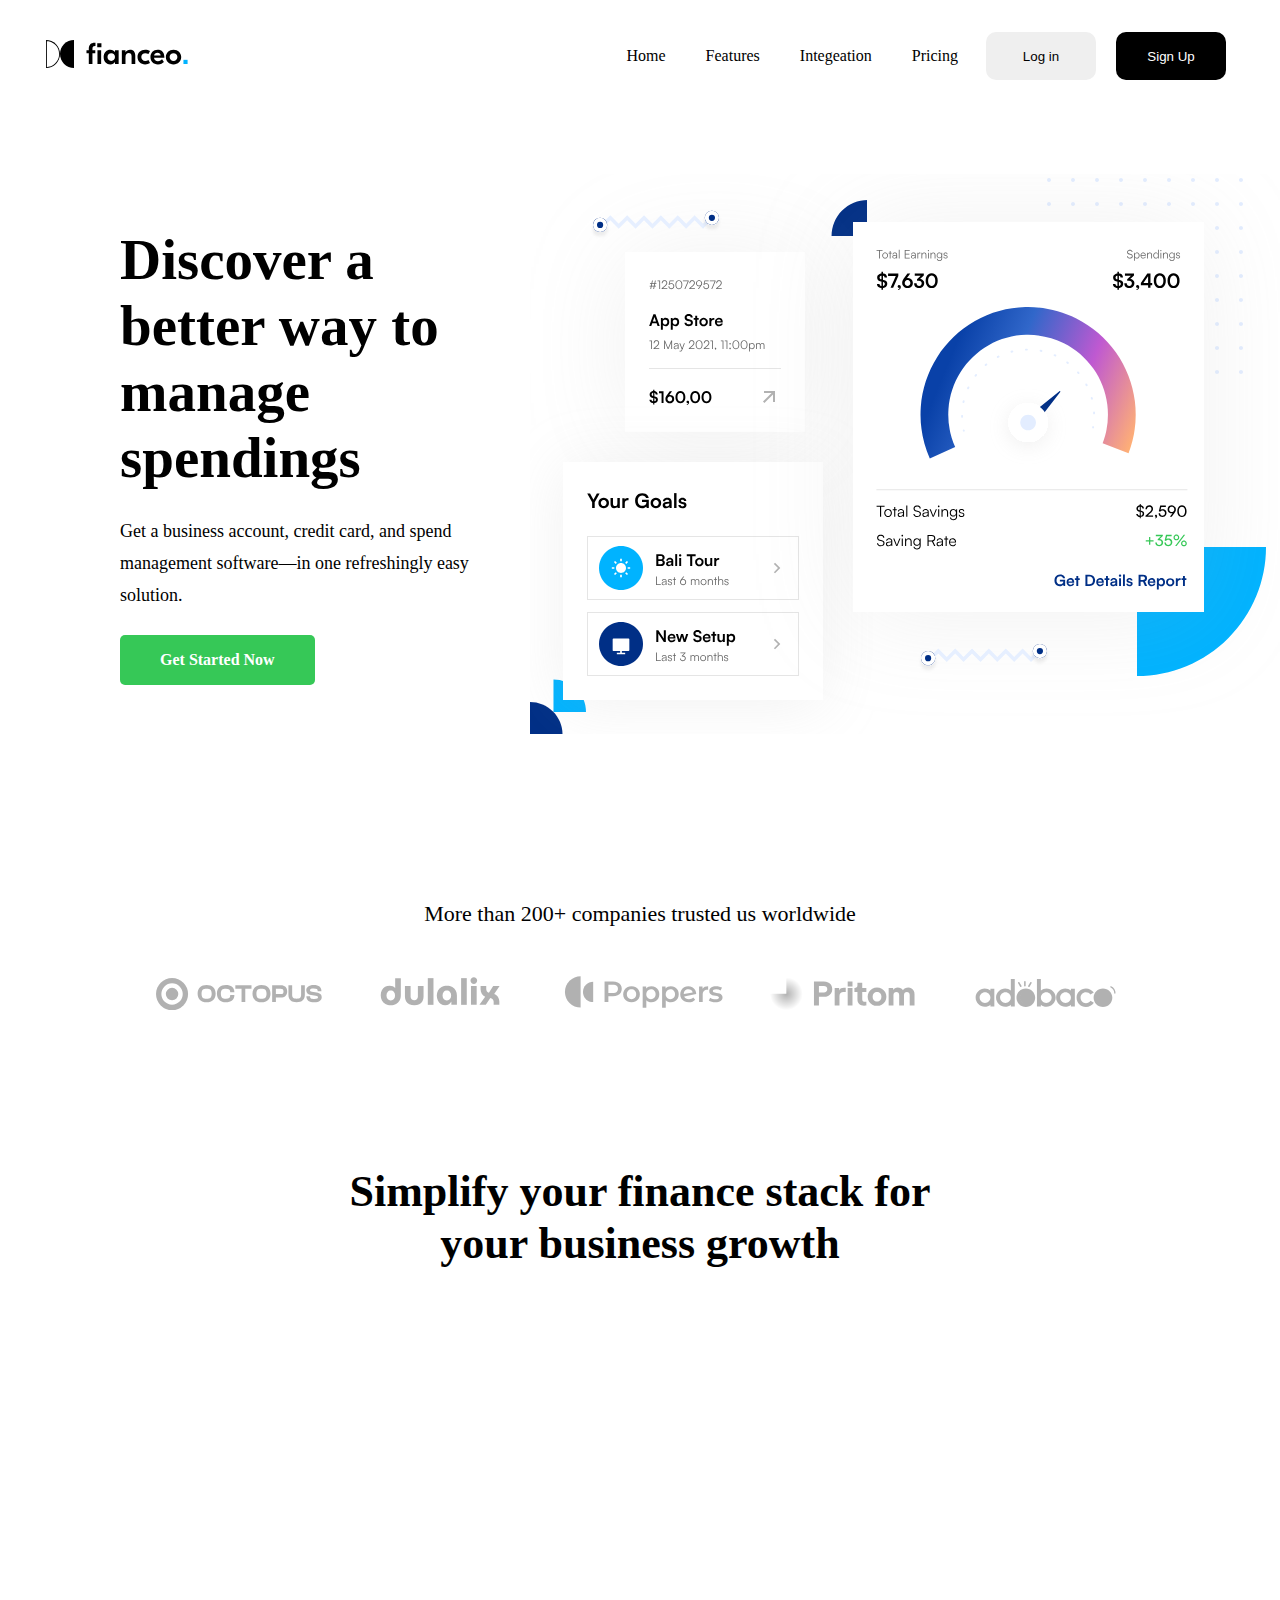
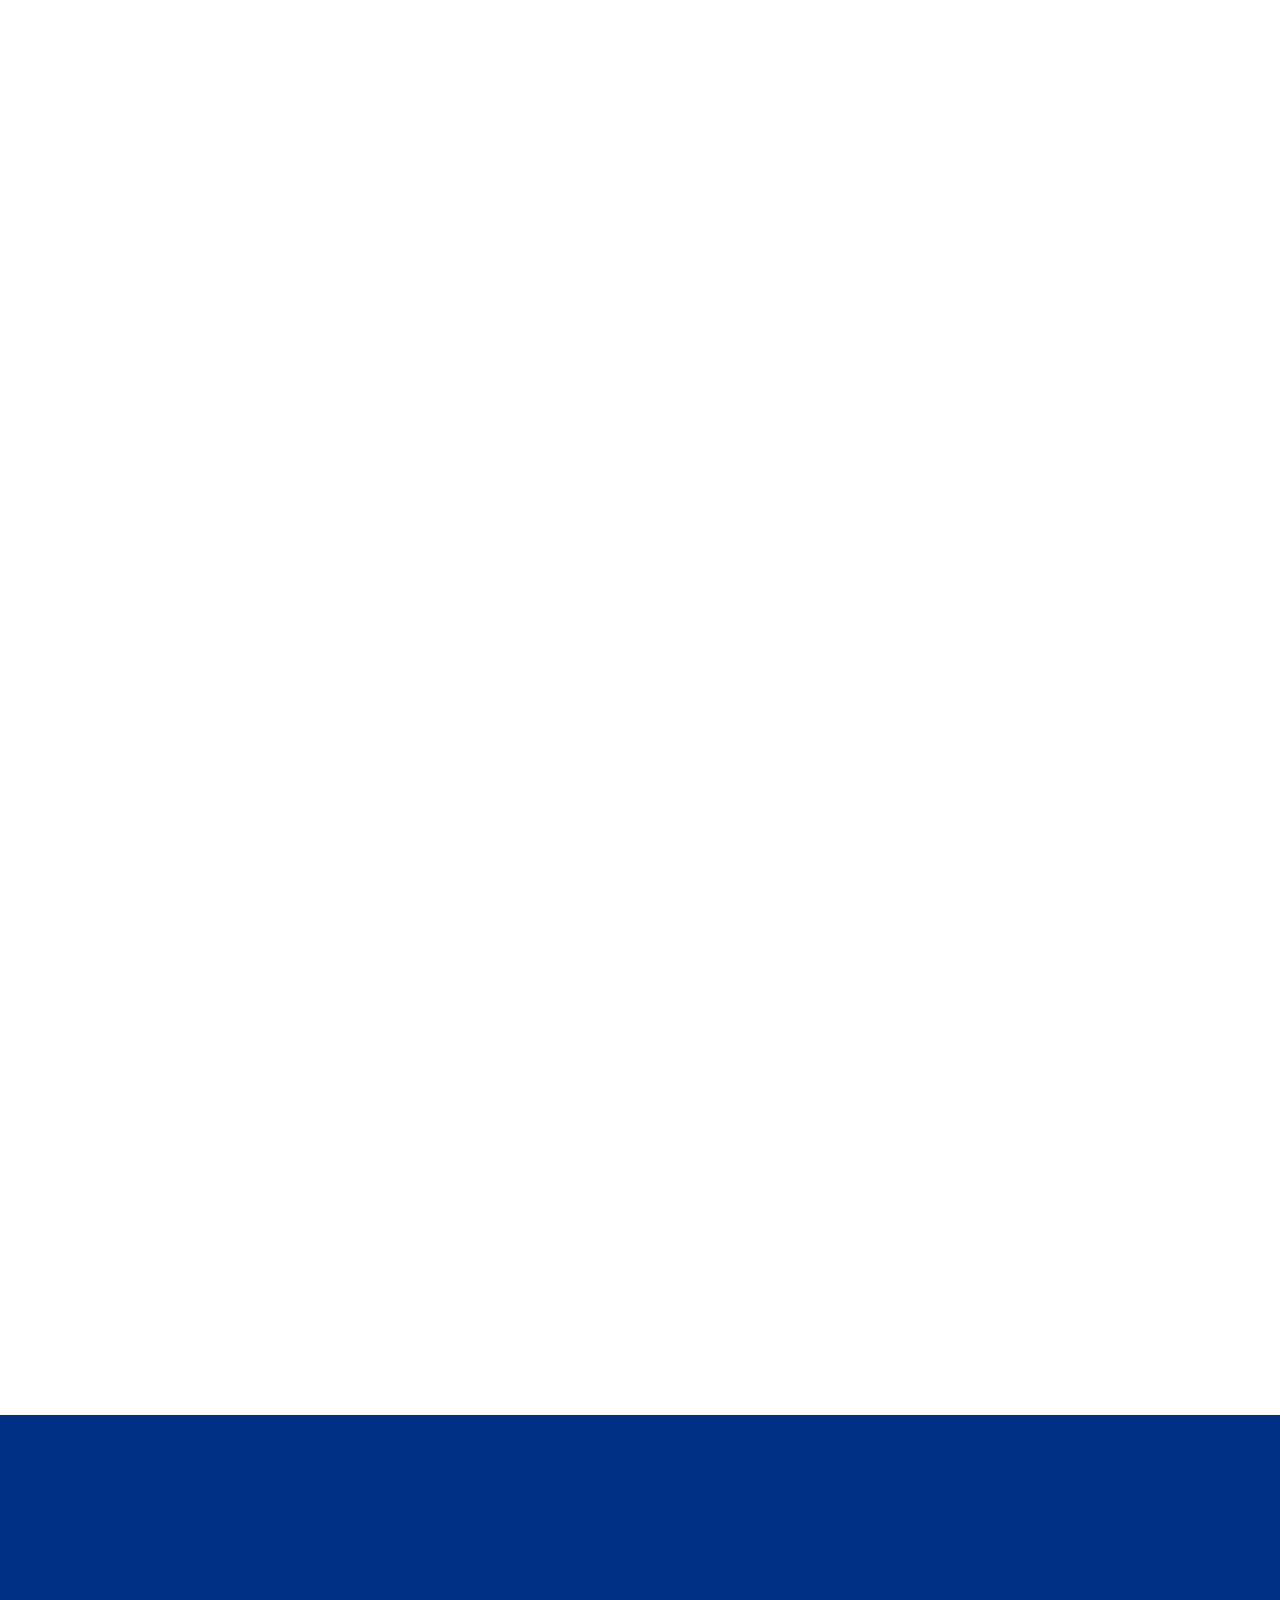
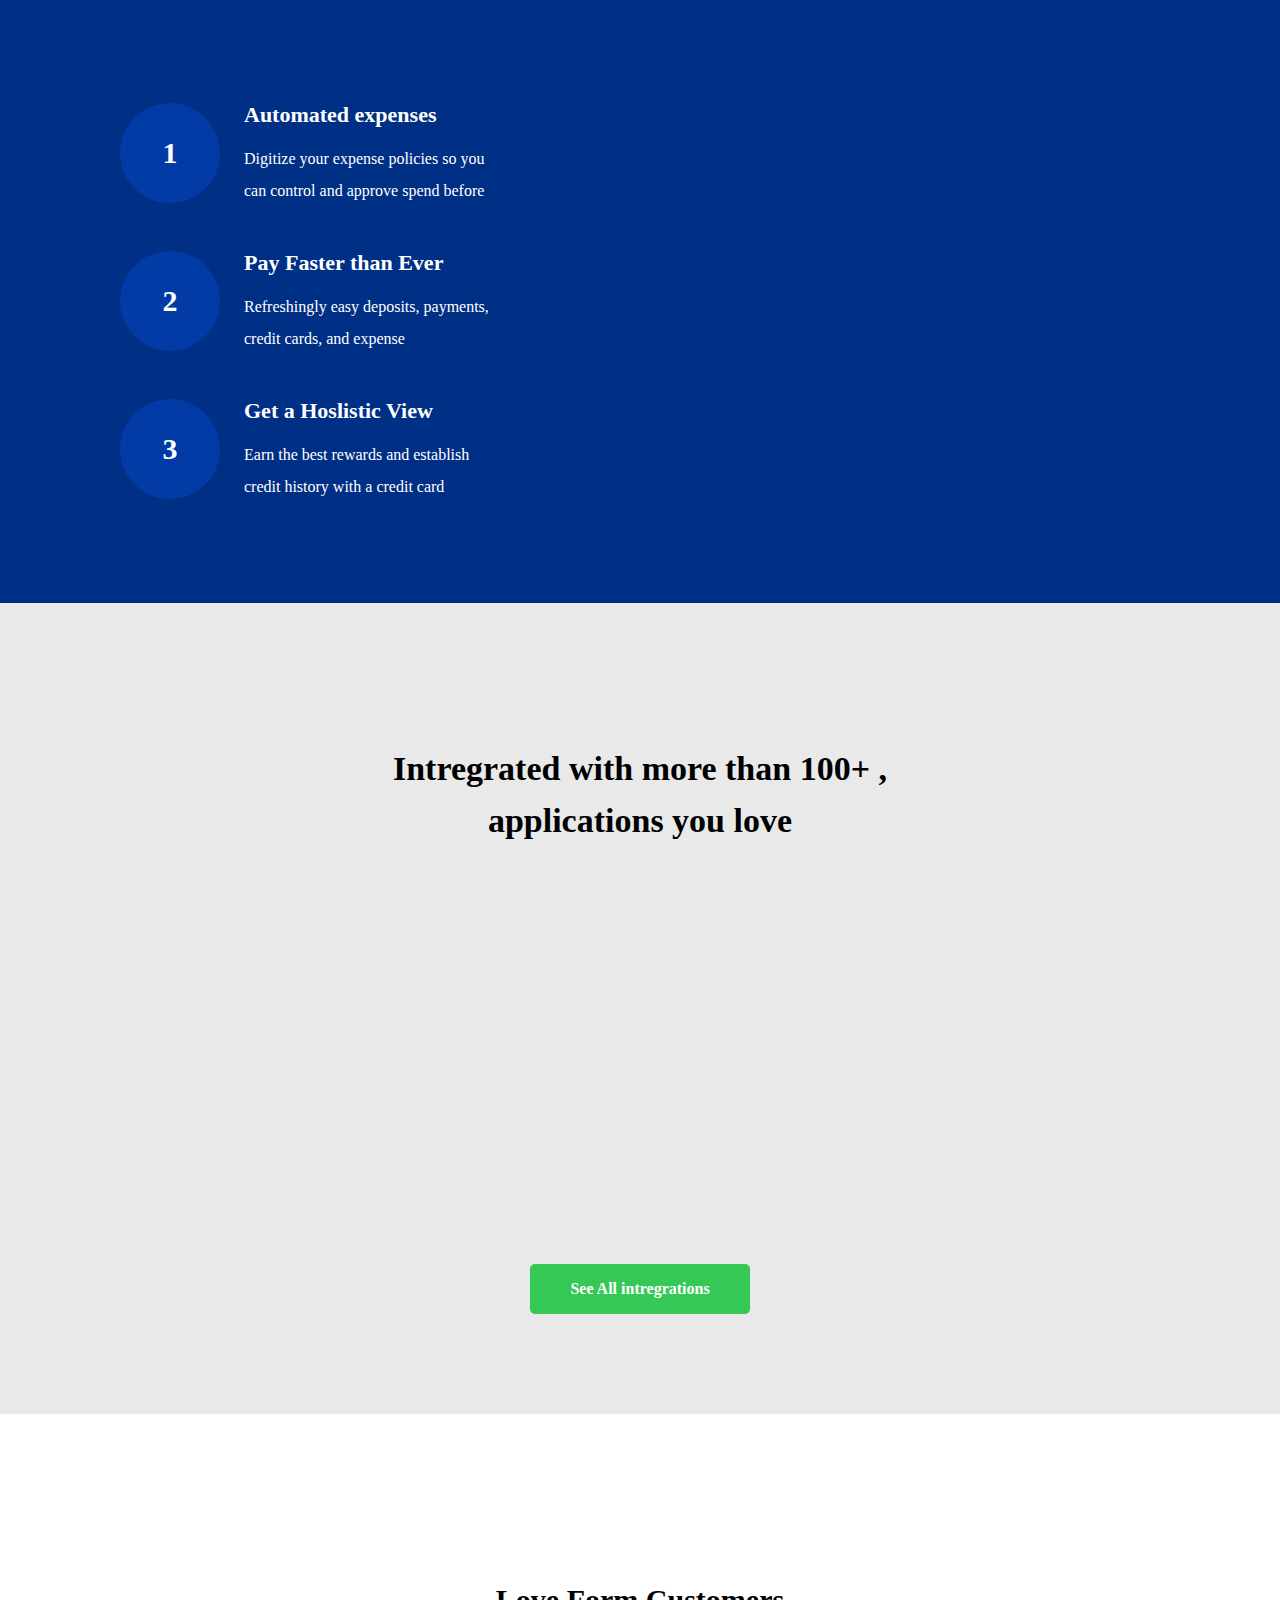
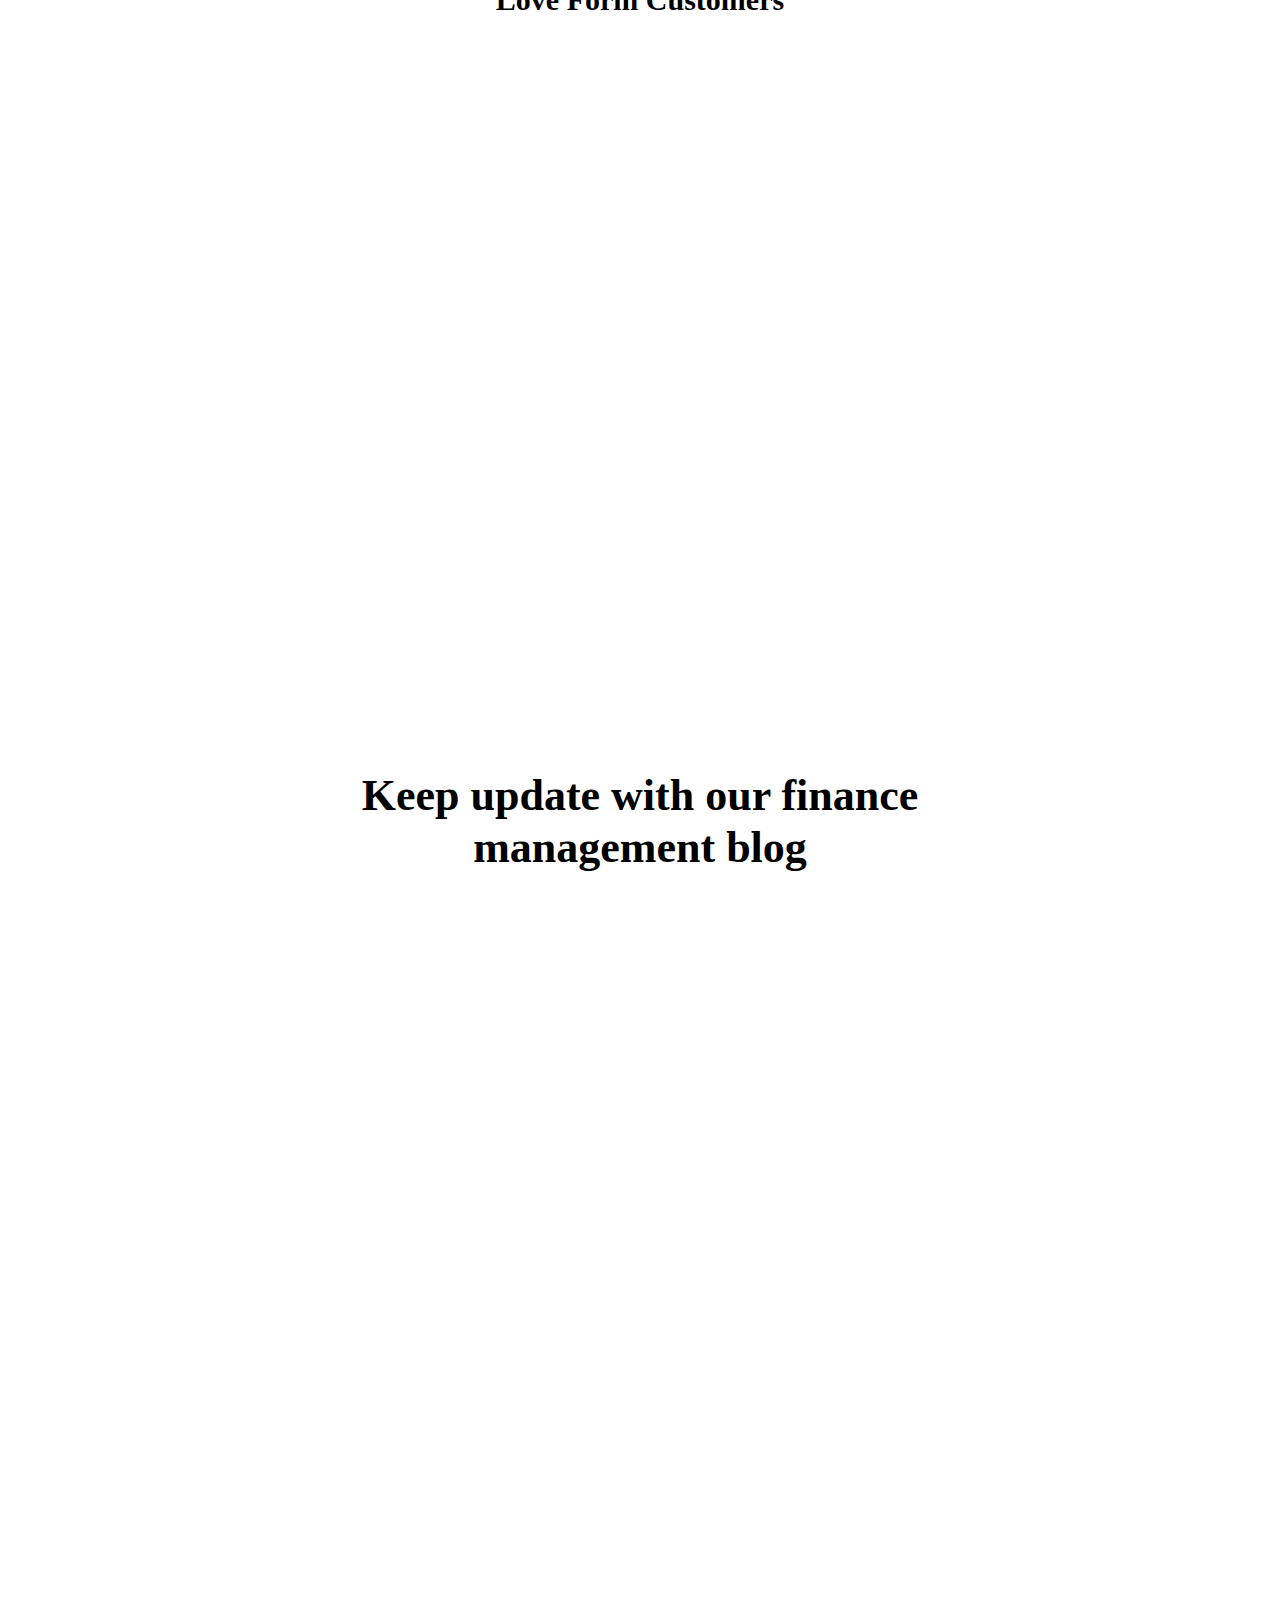
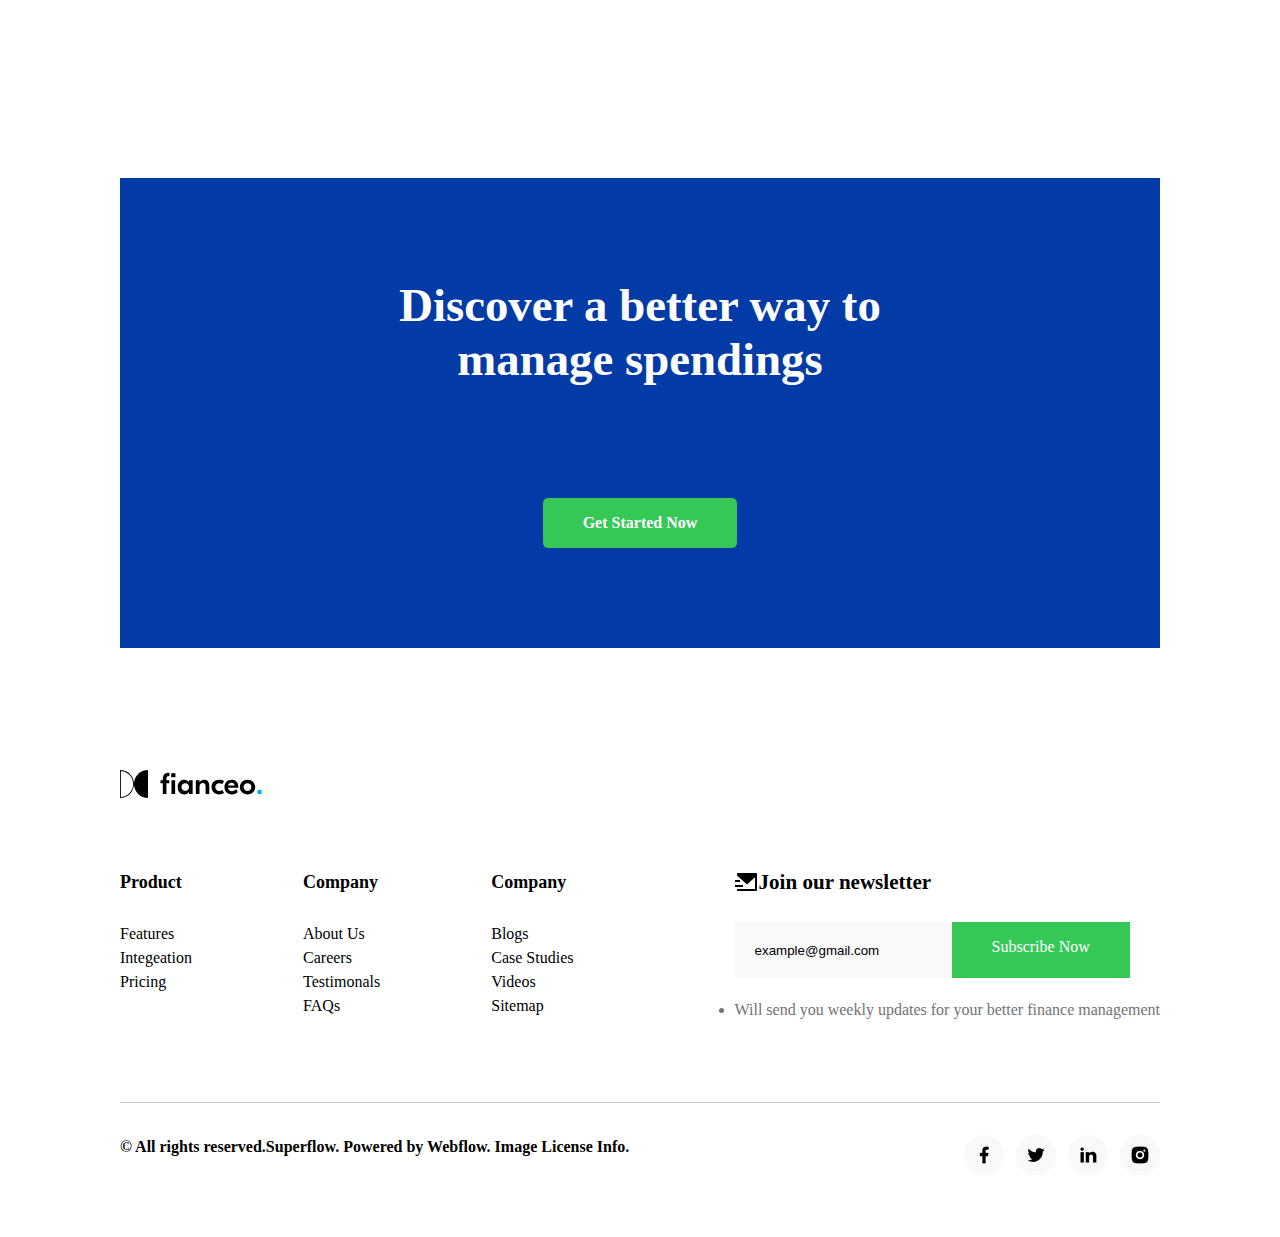
==== index.html @ 26b3cb96 "Full Page Add" ====
<!DOCTYPE html>
<html lang="en">
<head>
    <meta charset="UTF-8">
    <meta http-equiv="X-UA-Compatible" content="IE=edge">
    <meta name="viewport" content="width=device-width, initial-scale=1.0">
    <link rel="stylesheet" href="css/style.css">
    <link href="https://unpkg.com/aos@2.3.1/dist/aos.css" rel="stylesheet">
    <title>Fianceo</title>
</head>
<body>
    <header>
        <div class="logo">
            <img src="image/fianceo-logo.svg" alt="">
        </div>
        <div class="left-side">
            <menu>
                <ul>
                    <a href=""><li>Home</li></a>
                    <a href=""><li>Features</li></a>
                    <a href=""><li>Integeation</li></a>
                    <a href=""><li>Pricing</li></a>
                </ul>
            </menu>
            <div class="header-left-button">
                <button>Log in</button>
                <button>Sign Up</button>
            </div>
        </div>

        <!-- responsive icon -->
        <div class="responsive-icon">
            <img src="image/menu-icon.png" alt="" width="100%">
        </div>

    </header>
    <section class="deshboard">
        <div class="image" data-aos="fade-left" data-aos-duration="1000">
            <img src="image/deshboard-left-image.svg" alt="">
        </div>
        <!-- <div class="image" data-aos="fade-left" data-aos-duration="1000">
            <img src="image/horizontal-shape.svg" alt="" class="horizontal-shape">
            <img src="image/horizontal-shape.svg" alt="" class="horizontal-shape-2">
            <img src="image/app-store.svg" alt="" class="app-store">
            <img src="image/get-details-report.png" alt="" class="get-detils-report">
            <img src="image/your-goal.svg" alt="" class="your-goal">
            <img src="image/bottom-right-circle-one-part.png" alt="" class="bottom-right-circle-one-part">
        </div> -->
        <div class="left-content">
            <h1>Discover a better way to manage spendings</h1>
            <p>Get a business account, credit card, and spend management software—in one refreshingly easy solution.</p>
            <div class="button">
                <h3>Get Started Now</h3>
            </div>
        </div>
    </section>
    <section class="company-info">
        <h2>More than 200+ companies trusted us worldwide</h2>
        <div class="company-image">
            <img src="image/company-icon-1.svg" alt="">
            <img src="image/company-icon-2.svg" alt="">
            <img src="image/company-icon-3.svg" alt="">
            <img src="image/company-icon-4.svg" alt="">
            <img src="image/company-icon-5.svg" alt="">
        </div>
    </section>
    <section class="business-growth">
        <h1>Simplify your finance stack for <br> your business growth</h1>
        <div class="card-section">
            <div class="card" data-aos="fade-right"  data-aos-duration="1000">
                <div class="card-top">
                    <img src="image/business-growth-1.png" alt="">
                </div>
                <div class="card-bottom">
                    <h2>Automated expenses</h2>
                    <p>Pay invoices by forwarding a straight email, manage all your bills in one place, and never pay transaction fees.</p>
                </div>
            </div>
            <div class="card" data-aos="fade-up"  data-aos-duration="1000">
                <div class="card-top">
                    <img src="image/business-growth-2.png" alt="">
                </div>
                <div class="card-bottom">
                    <h2>Spending overview</h2>
                    <p>Digitize your expense policies so you can control and approve spend before it happens. Plus, Fianceo collects.</p>
                </div>
            </div>
            <div class="card" data-aos="fade-left"  data-aos-duration="1000">
                <div class="card-top">
                    <img src="image/business-growth-3.png" alt="">
                </div>
                <div class="card-bottom">
                    <h2>Track and pay invoices</h2>
                    <p>Create and send professional-looking invoices in seconds. Automated templates and schedules.</p>
                </div>
            </div>
        </div>
    </section>
    <section class="report-details">
        <div class="left-image" data-aos="fade-right" data-aos-duration="1000">
            <img src="image/report-details.svg" alt="">
        </div>
        <div class="content" data-aos="fade-left">
            <h2>Get detailed report about your spendings</h2>
            <p>Refreshingly easy deposits, payments, credit cards, and expense tracking—all in one.</p>
            <div class="short-details">
                <div class="single-details">
                    <img src="image/mark-icon.svg" alt="">
                    <h3>Get overview at a glance.</h3>
                </div>
                <div class="single-details">
                    <img src="image/mark-icon.svg" alt="">
                    <h3>Deposit funds easily, securely.</h3>
                </div>
                <div class="single-details">
                    <img src="image/mark-icon.svg" alt="">
                    <h3>Get live support.</h3>
                </div>
            </div>
        </div>
    </section>
    <section class="money-details">
        <div class="content" data-aos="fade-right">
            <h2>See where the company money goes in real-time</h2>
            <p>Earn the best rewards and establish credit history with a credit card that draws from your balance daily like a debit card.Want 10-20x higher limits than typical.
            <br>
            Zero Liability Protection from Mastercard protects users from fraud and more.</p>
        </div>
        <div class="left-image" data-aos="fade-left">
            <img src="image/money-details.svg" alt="">
        </div>
    </section>
    <section class="expenses">
        
        <div class="header-section" data-aos="fade-up-right">
            <h2 >Put expenses on easy mode and save tons of money</h2>
            <div class="button" data-aos="fade-up-left">
                <h3>Get Started Now</h3>
            </div>
        </div>
        <div class="content">
            <div class="left-point">
                <div class="single-point"> 
                    <div class="number-box">
                        <h1>1</h1>
                    </div>
                    <div class="point-info">
                        <h3>Automated expenses</h3>
                        <p>Digitize your expense policies so you can control and approve spend before</p>
                    </div>
                </div>
                <div class="single-point">
                    <div class="number-box">
                        <h1>2</h1>
                    </div>
                    <div class="point-info">
                        <h3>Pay Faster than Ever</h3>
                        <p>Refreshingly easy deposits, payments, credit cards, and expense </p>
                    </div>
                </div>
                <div class="single-point">
                    <div class="number-box">
                        <h1>3</h1>
                    </div>
                    <div class="point-info">
                        <h3>Get a Hoslistic View</h3>
                        <p>Earn the best rewards and establish credit history with a credit card</p>
                    </div>
                </div>
            </div>
            <div class="right-image" data-aos="flip-left">
                <img src="image/expenses-image.png" alt="">
            </div>
        </div>
    </section>
    <section class="application">
        <h1>Intregrated with more than 100+ ,<br> applications you love</h1>
        <div class="application-card">
            <div class="card" data-aos="zoom-in-up" data-aos-duration="1000">
                <img src="image/app-1.svg" alt="">
                <h2>Slack</h2>
            </div>
            <div class="card" data-aos="zoom-in-up" data-aos-duration="1000">
                <img src="image/app-2.svg" alt="">
                <h2>Dropbox</h2>
            </div>
            <div class="card" data-aos="zoom-in-up" data-aos-duration="1000">
                <img src="image/app-3.svg" alt="">
                <h2>Zappier</h2>
            </div>
            <div class="card" data-aos="zoom-in-up" data-aos-duration="1000">
                <img src="image/app-4.svg" alt="">
                <h2>Mailchamp</h2>
            </div>
            <div class="card" data-aos="zoom-in-up" data-aos-duration="1000">
                <img src="image/app-5.svg" alt="">
                <h2>Kickstarted</h2>
            </div>
            <div class="card" data-aos="zoom-in-up" data-aos-duration="1000">
                <img src="image/app-6.svg" alt="">
                <h2>Hubspot</h2>
            </div>
            <div class="card" data-aos="zoom-in-up" data-aos-duration="1000">
                <img src="image/app-7.svg" alt="">
                <h2>Intercom</h2>
            </div>
            <div class="card" data-aos="zoom-in-up" data-aos-duration="1000">
                <img src="image/app-8.svg" alt="" height="63px">
                <h2>Salesforce</h2>
            </div>
            <div class="card" data-aos="zoom-in-up" data-aos-duration="1000">
                <img src="image/app-9.svg" alt="">
                <h2>Amazon Cloud</h2>
            </div>
            <div class="card" data-aos="zoom-in-up" data-aos-duration="1000">
                <img src="image/app-10.svg" alt="">
                <h2>Shopify</h2>
            </div>
        </div>
        <div class="button">
            <h3>See All intregrations</h3>
        </div>
    </section>
    <section class="customers-review">
        <h3>Love Form Customers</h3>
        <div class="body">
            <div class="image" data-aos="fade-up" data-aos-duration="1000">
                <img src="image/customer.png" alt="">
            </div>
            <div class="details" data-aos="fade-down" data-aos-duration="1000">
                <div class="rating">
                    <img src="image/rating.png" alt="">
                </div>
                <div class="message">
                    <h1>“Choosing it was a no-brainer. It’s easy to set up and the support experience is unparalleled. Highly recommended ”</h1>
                </div>
                <div class="bottom-box">
                    <div class="customer-info">
                        <h3>
                            <b>Zuben Mathews, </b> <br>CEO  & Co-founder</h3>
                    </div>
                    <div class="company-logo">
                        <img src="image/company-icon-5.svg" alt="">
                    </div>
                </div>
            </div>
        </div>
    </section>
    <section class="blog">
        <h1>Keep update with our finance <br> management blog</h1>
        <div class="blog-section">
            <div class="full-blog" data-aos="fade-right">
                <div class="image">
                    <img src="image/blog-1.png" alt="">
                </div>
                <div class="blog-info">
                    <div class="blog-title">
                        <h1>Do better than a business bank and manage finance like a pro</h1>
                    </div>
                    <div class="read-more-button">
                        <h4>READ MORE</h4>
                        <img src="image/right-arrow.png" alt="">
                    </div>
                </div>
            </div>
            <div class="short-blog">
                <div class="single-blog" data-aos="fade-left" data-aos-duration="700">
                    <div class="blog-info">
                        <div class="blog-title">
                            <h1>Banks impose heavy fees for transacting abroad.</h1>
                        </div>
                        <div class="read-more-button">
                            <h4>READ MORE</h4>
                            <img src="image/right-arrow.png" alt="">
                        </div>
                    </div>
                </div>
                <div class="single-blog" data-aos="fade-left" data-aos-duration="900">
                    <div class="blog-info">
                        <div class="blog-title">
                            <h1>Choose to invest some or all of your account balance </h1>
                        </div>
                        <div class="read-more-button">
                            <h4>READ MORE</h4>
                            <img src="image/right-arrow.png" alt="">
                        </div>
                    </div>
                </div>
                <div class="single-blog" data-aos="fade-left" data-aos-duration="1100">
                    <div class="blog-info">
                        <div class="blog-title">
                            <h1>Get a credit card that helps build business credit </h1>
                        </div>
                        <div class="read-more-button">
                            <h4>READ MORE</h4>
                            <img src="image/right-arrow.png" alt="">
                        </div>
                    </div>
                </div>
            </div>
        </div>
    </section>
    <section class="discover">
        <img src="image/grid-shape.svg" alt="" class="grid-shape" data-aos="fade-up-right" data-aos-duration="1000">
        <img src="image/horizontal-shape.svg" alt="" class="horizontal-shape" data-aos="fade-left" data-aos-duration="1000">
        <img src="image/vertical-shape.svg" alt="" class="vertical-shape" data-aos="fade-up-left" data-aos-duration="1000">
        <img src="image/bottom-right-circle-tow-part.svg" alt="" class="bottom-right-circle-tow-part" data-aos="fade-up-left" data-aos-duration="1000">
        <div class="heading">
            <h3>Discover a better way to manage spendings</h3>
        </div>
        <div class="button">
            <h3>Get Started Now</h3>
        </div>
    </section>
    <footer>
        <img src="image/fianceo-logo.svg" alt="">
        <div class="footer-section">
            <div class="product">
                <h3>Product</h3>
                <ul>
                    <li>Features</li>
                    <li>Integeation</li>
                    <li>Pricing</li>
                </ul>
            </div>
            <div class="company">
                <h3>Company</h3>
                <ul>
                    <li>About Us</li>
                    <li>Careers</li>
                    <li>Testimonals</li>
                    <li>FAQs</li>
                </ul>
            </div>
            <div class="resources">
                <h3>Company</h3>
                <ul>
                    <li>Blogs</li>
                    <li>Case Studies</li>
                    <li>Videos</li>
                    <li>Sitemap</li>
                </ul>
            </div>
            <div class="subscribe-box">
                <div class="heading">
                    <img src="image/email.svg" alt="">
                    <h3>Join our newsletter</h3>
                </div>
                <div class="mail-box">
                    <input type="text" value="example@gmail.com" placeholder="Enter your email">
                    <button>Subscribe Now</button>
                </div>
                <div class="info">
                    <li>
                        Will send you weekly updates for your better finance management
                    </li>
                </div>
            </div>
        </div>
        <div class="bottom">
            <h4>© All rights reserved.Superflow. Powered by Webflow. Image License Info.</h4>
            <img src="image/social-icon.png" alt="">
        </div>
    </footer>
    <script src="https://unpkg.com/aos@2.3.1/dist/aos.js"></script>
    <script>
        AOS.init();
      </script>
    <script>
        icon = document.querySelector('.responsive-icon');
        menu = document.querySelector('.left-side');
        icon.addEventListener("click",()=>{
            menu.classList.toggle("active");
        })
        
    </script>
</body>
</html>
---- css/style.css ----
*{
    margin: 0;
    padding: 0;
    box-sizing: border-box;
    transition: 0.6s;
}
body{
    overflow-x: hidden;
}
header{
    display: flex;
    justify-content: space-between;
    align-items: center;
    padding: 0 46px;
    position: relative;
    position: sticky;
    top: 0;
    background-color: white;
    z-index: 50;
}
header .logo{

}
header .left-side{
    display: flex;
    justify-content: space-between;
    align-items: center;
}
header menu ul{
    display: flex;
    list-style: none;
}
header menu ul a{
    text-decoration: none;
    margin: 0 20px;
    color: black;
    font-family: 'Excon Variable';
    font-style: normal;
    font-weight: 400;
    font-size: 16px;
    line-height: 24px;
}
header .header-left-button button{
    margin: 32px 8px;
    width: 110px;
    height: 48px;
    border-radius: 10px;
    border: 0;
    cursor: pointer;

}
header .header-left-button button:nth-child(2){
    background-color: black;
    color: white;
}
header .header-left-button button:nth-child(2):hover{
    background-color: rgb(53, 53, 53);
    color: white;
}
header .header-left-button button:nth-child(1):hover{
    background-color: rgb(53, 53, 53);
    color: white;
}
header .responsive-icon{
    display: none;
    width: 30px;
}
.deshboard{
    display: flex;
    align-items: center;
    margin: 62px 0px;
}
.deshboard .left-content{
    width: 520px;
    margin-left: 120px;
    order: 1;
}
.deshboard .left-content h1{
    font-family: 'Excon';
    font-weight: bold;
    font-size: 57px;
    line-height: 66px;
}
.deshboard .left-content p{
    margin: 24px 0px;
    font-family: 'Excon Variable';
    font-style: normal;
    font-weight: 400;
    font-size: 18px;
    line-height: 32px;
}
.deshboard .left-content .button{
    display: flex;
}
.deshboard .left-content .button h3{
    font-family: "excon variable";
    padding: 16px 40px;
    background-color: #36C857;
    display: flex;
    color: white;
    font-size: 16px;
    border-radius: 5px;
    cursor: pointer;
}
.deshboard .left-content .button h3:hover{
    background-color: #479759;
}
.deshboard .image{
    order: 2;
    position: relative;
}
.deshboard .image .horizontal-shape{
    position: absolute;
    top: 36px;
    left: 63px;
}
.deshboard .image .horizontal-shape-2{
    position: absolute;
    top: 0;
    left: 0;
}
.deshboard .image .app-store{
    position: absolute;
    top: 78px;
    left: 95px;
}
.deshboard .image .get-detils-report{
    position: absolute;
    top: 48px;
    left: 323px;
}
.deshboard .image .your-goal{
    position: absolute;
    top: 0;
    left: 0;
}
.deshboard .image .bottom-right-circle-one-part{
    position: absolute;
    top: 0;
    left: 0;
}
.company-info{
    margin-top: 160px;
}
.company-info h2{
    font-family: 'Excon';
    font-style: normal;
    font-weight: 400;
    font-size: 22px;
    line-height: 32px;
    text-align: center;
}
.company-info .company-image{
    display: flex;
    justify-content: center;
    margin-top: 32px;
}
.business-growth{
    margin-top: 140px;
}
.business-growth h1{
    font-family: 'Excon';
    font-style: normal;
    font-weight: 700;
    font-size: 44px;
    line-height: 52px;
    text-align: center;
}
.business-growth .card-section{
    display: flex;
    justify-content: space-between;
    padding: 0px 80px;
    margin-top: 72px;
}
.business-growth .card-section .card{
    width: 372px;
    margin: 20px;
}
.business-growth .card-section .card:hover{
    transform: scale(1.1);
}
.business-growth .card-section .card .card-top{
    background-color: #EAE8E8;
    padding: 25px 30px;
    height: 200px;
    display: flex;
    justify-content: center;
    align-items: center;
}
.business-growth .card-section .card .card-top img{
    width: 100%;
}
.business-growth .card-section .card .card-bottom h2{
    margin-top: 40px;
    font-family: 'Excon';
    font-style: normal;
    font-weight: 700;
    font-size: 22px;
    line-height: 36px;
}
.business-growth .card-section .card .card-bottom p{
    font-family: 'Excon';
    font-style: normal;
    font-weight: 100;
    font-size: 18px;
    text-align: justify;
    margin-top: 16px;
}
.report-details{
    display: flex;
    margin-top: 160px;
    align-items: center;
}
.report-details .left-image{
    margin-left: 80px;
}
.report-details .content{
    margin-right: 120px;
    margin-left: 100px;
}
.report-details .content h2{
    font-family: 'Excon';
    font-style: normal;
    font-weight: 700;
    font-size: 40px;
    line-height: 52px;
}
.report-details .content p{
    font-family: 'Excon Variable';
    font-style: normal;
    font-weight: 400;
    font-size: 18px;
    line-height: 32px;
    margin-top: 25px;
}
.report-details .content .short-details .single-details{
    display: flex;
    align-items: center;
    margin-top: 12px;
    font-family: 'Excon Variable';
    font-weight: 500;
    font-size: 18px;
    line-height: 32px;
}
.report-details .content .short-details .single-details img{
    margin-right: 13px;
}
.money-details{
    display: flex;
    align-items: center;
    margin-top: 150px;
}
.money-details .content{
    margin-right: 120px;
    margin-left: 100px;
}
.money-details .content h2{
    font-family: 'Excon';
    font-style: normal;
    font-weight: 700;
    font-size: 44px;
    line-height: 52px;
}
.money-details .content p{
    font-family: 'Excon Variable';
    font-style: normal;
    font-weight: 400;
    font-size: 18px;
    line-height: 32px;
    margin-top: 25px;
}
.expenses{
    background-color: #002F86;
}
.expenses .header-section{
    display: flex;
    justify-content: space-between;
    align-items: center;
    padding: 0px 120px;
    padding-top: 160px;
}
.expenses .header-section h2{
    font-family: 'Excon';
    font-style: normal;
    font-weight: 700;
    font-size: 36px;
    color: white;
    margin-right: 277px;
}
.expenses .header-section .button{
    display: flex;
}
.expenses .header-section .button h3{
    font-family: 'Excon Variable';
    padding: 16px 40px;
    background-color: #36C857;
    display: flex;
    color: white;
    font-size: 16px;
    border-radius: 5px;
    width: 222px;
    cursor: pointer;
}
.expenses .header-section .button h3:hover{
    background-color: #479759;
}
.expenses .content{
    display: flex;
    justify-content: space-between;
    align-items: center;
    padding: 0 120px;
    padding-bottom: 100px;
}
.expenses .content .left-point .single-point{
    display: flex;
    align-items: center;
    margin-top: 40px;
}
.expenses .content .left-point .single-point .number-box h1{
    height: 100px;
    width: 100px;
    background-color: #023BA5;
    border-radius: 50%;
    display: flex;
    justify-content: center;
    align-items: center;
    color: white;
    font-family: 'Excon Variable';
    font-style: normal;
    font-weight: 700;
    font-size: 30px;
    line-height: 52px;
    margin-right: 24px;
}
.expenses .content .left-point .single-point .point-info{
    color: white;
}
.expenses .content .left-point .single-point .point-info h3{
    font-family: 'Excon';
    font-style: normal;
    font-weight: 700;
    font-size: 22px;
    line-height: 32px;
}
.expenses .content .left-point .single-point .point-info p{
    font-family: 'Excon Variable';
    font-style: normal;
    font-weight: 400;
    font-size: 16px;
    line-height: 32px;
    margin-top: 12px;
}
.expenses .content .right-image{
    margin-left: 100px;
}
.expenses .content .right-image img{
    width: 555px;
}
.application{
    background-color: #e9e9e9;
}
.application h1{
    font-family: 'Excon';
    font-style: normal;
    font-weight: 700;
    font-size: 34px;
    line-height: 52px;
    text-align: center;
    padding-top: 140px;
    margin-bottom: 65px;
}
.application .application-card{
    display: grid;
    grid: auto/auto auto auto auto auto;
    align-items: center;
    justify-items: center;
}
.application .application-card .card{
    background-color: white;
    width: 200px;
    padding: 15px 0;
    margin-top: 15px;
    cursor: pointer;
}
.application .application-card .card:hover{
    transform: scale(1.1);
}
.application .application-card .card img{
    margin-left: 50%;
    transform: translateX(-50%);
}
.application .application-card .card h2{
    text-align: center;
}
.application .button{
    display: flex;
}
.application .button h3{
    font-family: 'Excon Variable';
    padding: 16px 40px;
    background-color: #36C857;
    display: flex;
    color: white;
    font-size: 16px;
    border-radius: 5px;
    margin: 72px auto;
    cursor: pointer;
    margin-bottom: 100px;
}
.application .button h3:hover{
    background-color: #479759;
}
.customers-review h3{
    font-family: 'Excon';
    font-weight: 700;
    font-size: 30px;
    line-height: 52px;
    text-align: center;
    margin-top: 160px;
}
.customers-review .body{
    margin-top: 100px;
    margin-left: 180px;
    display: flex;
    justify-content: space-between;
    align-items: center;
}
.customers-review .body .image img{
    width: 400px;
    height: 480px;
}
.customers-review .body .details{
    margin-left: 140px;
    margin-right: 180px;
    font-family: 'Excon';
    font-style: normal;
    font-weight: 700;
    font-size: 18px;
}
.customers-review .body .bottom-box{
    display: flex;
    justify-content: space-between;
    margin-top: 50px;
}
.customers-review .body .bottom-box .customer-info h3{
    justify-content: space-between;
    font-family: 'Excon';
    font-style: normal;
    font-weight: 500;
    font-size: 18px;
    line-height: 32px;
    margin: 0;
}
.customers-review .body .bottom-box .customer-info h3 b{
    font-size: 20px;
}
.blog{

}
.blog > h1{
    font-family: 'Excon';
    font-style: normal;
    font-weight: 700;
    font-size: 44px;
    line-height: 52px;
    margin-top: 160px;
    text-align: center;
}
.blog .blog-section{
    margin-left: 120px;
    display: flex;
    margin-top: 72px;
}
.blog .blog-section .full-blog{
    padding: 32px;
    width: 650px;
    box-shadow: 10px 10px 110px 24px rgba(207,207,207,0.75);
    -webkit-box-shadow: 10px 10px 110px 24px rgba(207,207,207,0.75);
    -moz-box-shadow: 10px 10px 110px 24px rgba(207,207,207,0.75);
}
.blog .blog-section .full-blog .blog-info{
    margin-top: 32px;
}
.blog .blog-section .full-blog .blog-info h1{
    font-family: 'Excon';
    font-style: normal;
    font-weight: 700;
    font-size: 32px;
    line-height: 40px;
}
.blog .blog-section .full-blog .image img{
    width: 100%;
}
.blog .blog-section .full-blog .blog-info .read-more-button{
    color: #36C857;
    display: flex;
    align-items: center;
    margin-top: 32px;
    font-family: 'Excon Variable';
    cursor: pointer;
}
.blog .blog-section .full-blog .blog-info .read-more-button img{
    margin-left: 16px;
}
.blog .blog-section .short-blog{
    margin-left: 32px;
}
.blog .blog-section .short-blog .single-blog{
    width: 480px;
    padding: 32px 35px;
    margin-bottom: 32px;
    background-color: white;
    box-shadow: 10px 10px 110px 24px rgba(207,207,207,0.75);
    -webkit-box-shadow: 10px 10px 110px 24px rgba(207,207,207,0.75);
    -moz-box-shadow: 10px 10px 110px 24px rgba(207,207,207,0.75);
}
.blog .blog-section .short-blog .single-blog h1{
    font-family: 'Excon';
    font-style: normal;
    font-weight: 700;
    font-size: 26px;
    line-height: 36px;
}
.blog .blog-section .short-blog .single-blog .read-more-button{
    font-family: 'Excon Variable';
    font-style: normal;
    font-weight: 700;
    font-size: 16px;
    line-height: 24px;
    display: flex;
    align-items: center;
    color: #36C857;
    margin-top: 32px;
    cursor: pointer;
}
.blog .blog-section .short-blog .single-blog .read-more-button img{
    margin-left: 12px;
}
.discover{
    background-color: #023BA5;
    margin: 160px 120px;
    margin-bottom: 120px;
    position: relative;
}
.discover .horizontal-shape{
    position: absolute;
    top: 10%;
    right: 10%;
}
.discover .vertical-shape{
    position: absolute;
    top: 70%;
    left: 10%;
}
.discover .grid-shape{
    position: absolute;
    top: 15%;
    left: 20%;
}
.discover .bottom-right-circle-tow-part{
    position: absolute;
    bottom: 10%;
    right: 20%;
}
.discover .heading{
    font-family: 'Excon';
    font-style: normal;
    font-weight: 700;
    font-size: 40px;
    color: white;
    padding: 100px 226px;
    padding-bottom: 40px;
    text-align: center;
}
.discover .button{
    display: flex;
}
.discover .button h3{
    font-family: 'Excon Variable';
    padding: 16px 40px;
    background-color: #36C857;
    display: flex;
    color: white;
    font-size: 16px;
    border-radius: 5px;
    cursor: pointer;
    margin: 72px auto;
    margin-bottom: 100px;
    z-index: 1;
}
.discover .button h3:hover{
    background-color: #479759;
}
footer{
    padding: 0px 120px;
}
footer img{
    margin-bottom: 62px;
}
footer .footer-section{
    display: flex;
    justify-content: space-between;
}
footer .footer-section > div{
    margin-right: 100px;
}
footer .footer-section > div > h3{
    margin-bottom: 24px;
    font-family: 'Excon';
    font-style: normal;
    font-weight: 700;
    font-size: 18px;
    line-height: 32px;
}
footer .footer-section > div ul{
    list-style: none;
    font-family: 'Excon Variable';
    font-style: normal;
    font-weight: 400;
    font-size: 16px;
    line-height: 24px;
}
footer .footer-section > div ul li{
    font-family: 'Excon Variable';
    font-style: normal;
    font-weight: 400;
    font-size: 16px;
    line-height: 24px;
}
footer .footer-section > div:nth-child(3){
    margin-right: 150px;
}
footer .footer-section .subscribe-box .heading{
    display: flex;
    align-items: center;
    font-family: 'Excon';
    font-style: normal;
    font-weight: 700;
    font-size: 18px;
    line-height: 32px;
}
footer .footer-section .subscribe-box .heading img{
    margin-bottom: 0px;
}
footer .footer-section .subscribe-box .mail-box{
    display: flex;
    align-items: center;
    margin-top: 24px;
}
footer .footer-section .subscribe-box .mail-box input{
    height: 56px;
    background-color: #F9F9F9;
    outline: 0px;
    border: 0px;
    padding: 16px 20px;
}
footer .footer-section .subscribe-box .mail-box button{
    font-family: 'Excon Variable';
    padding: 16px 40px;
    background-color: #36C857;
    display: flex;
    color: white;
    font-size: 16px;
    height: 56px;
    border: 0;
}
footer .footer-section .subscribe-box{
    margin: 0px;
}
footer .footer-section .subscribe-box .info{
    color: #737373;
    font-family: 'Excon Variable';
    font-style: normal;
    font-weight: 100;
    font-size: 16px;
    line-height: 24px;
    margin-top: 20px;
}
footer .bottom{
    display: flex;
    justify-content: space-between;
    font-family: 'Excon Variable';
    font-style: normal;
    font-weight: 400;
    font-size: 16px;
    line-height: 24px;
    border-top: 1px solid rgb(199, 199, 199);
    padding-top: 32px;
    margin-top: 80px;
}
/* Medium devices (landscape tablets, 768px and up) */
@media only screen and (max-width: 992px) {
    header{
        padding: 0px 15px;
    }
    header menu ul a{
        margin: 0 10px;
    }
    header .header-left-button button{
        width: 100px;
        height: 40px;
    }
    .deshboard{
        margin: 20px;
    }
    .deshboard .left-content{
        margin-left: 50px;
        margin-top: 10px;
    }
    .deshboard .left-content h1{
        font-size: 35px;
        line-height: 40px;
    }
    .deshboard img{
        width: 100%;
    }
    .company-info .company-image{
        display: block;
        text-align: center;
    }
    .business-growth{
        margin-top: 80px;
    }
    .business-growth > h1{
        font-size: 35px;
    }
    .business-growth .card-section{
        margin-top: 20px;
        padding: 0px 10px;
    }
    .business-growth .card-section .card-top{
        height: auto !important;
    }
    .business-growth .card-section .card-bottom h2{
        font-size: 18px !important;
    }
    .business-growth .card-section .card-bottom p{
        font-size: 14px !important;
    }
    .report-details{
        margin-top: 50px;
    }
    .report-details .content{
        margin-left: 35px;
    }
    .report-details .content h2{
        font-size: 35px;
    }
    .report-details .left-image{
        margin-left: 35px;
    }
    .report-details .left-image img{
        width: 100%;
    }
    .report-details .content{
        margin-right: 35px;
    }
    .money-details{
        display: block;
    }
    .money-details .content{
        margin-left: 35px;
        margin-right: 35px;
    }
    .money-details .content h2{
        font-size: 35px;
    }
    .money-details .left-image{
        margin-left: 35px;
    }
    .money-details .left-image img{
        width: 100%;
    }
    .expenses .header-section{
        padding: 0px 35px;
        padding-top: 70px;
    }
    .expenses .header-section h2{
        font-size: 35px;
        margin-right: 30px;
    }
    .expenses .content{
        display: block;
        padding-left: 35px;
    }
    .expenses .right-image{
        margin-top: 30px;
    }
    .application h1{
        padding-top: 35px;
    }
    .application .card{
        width: 100% !important;
    }
    .customers-review .body{
        margin-top: 35px;
        margin-left: 35px;
    }
    .customers-review .body .image img{
        width: 225px !important;
        height: 100% !important;
    }
    .customers-review .body .details{
        margin-left: 30px;
        margin-right: 35px;
    }
    .blog h1{
        font-size: 35px;
        margin-top: 50px;
    }
    .blog .blog-section{
        display: block;
        margin: 0;
    }
    .blog .blog-section .full-blog{
        margin: 0 35px;
        width: auto;
    }
    .blog .blog-section .short-blog{
        margin: 0;
    }
    .blog .blog-section .short-blog .single-blog{
        width: auto !important;
        margin: 40px 35px;
    }
    .discover{
        margin: 20px 0px;
        padding-top: 30px;
    }
    /* .discover .horizontal-shape{
        display: none;
        position: absolute;
        top: 50px;
        left: 950px;
    }
    .discover .vertical-shape{
        display: none;
        position: absolute;
        top: 300px;
        left: 80px;
    }
    .discover .grid-shape{
        display: none;
        position: absolute;
        top: 50px;
        left: 150px;
    }
    .discover .bottom-right-circle-tow-part{
        display: none;
        position: absolute;
        bottom: 50px;
        right: 150px;
    } */
    .discover .heading{
        padding: 0;
    }
    .discover .heading h3{
        font-size: 35px;
        padding: 0 40px;
    }
    footer{
        flex-wrap: wrap;
    }
    footer .footer-section{
        flex-wrap: wrap;
    }
    footer .footer-section .subscribe-box {
        margin-top: 35px;
    }
}
@media only screen and (max-width: 768px) {
    header{
        padding: 15px 15px;
    }
    header .left-side{
        z-index: 1;
        display: block;
        background-color: white;
        position: absolute;
        width: 100%;
        top: 66px;
        height: 0;
        overflow: hidden;
    }
    header .left-side.active{
        height: 380px;
    }
    header menu {
        margin: 0 10px;
        z-index: 1;
        width: 90%;
        padding: 0 20px;
    }
    header menu ul{
        display: block;
    }
    header menu ul li{
        height: 40px;
        line-height: 40px;
    }
    header .header-left-button{
        z-index: 1;
        width: 100%;
    }
    header .header-left-button button{
        width: 100px;
        height: 40px;
    }
    header .responsive-icon{
        display: block;
    }
    .deshboard{
        display: block;
        margin: 20px;
    }
    .deshboard .left-content{
        margin-left: 0;
        margin-top: 10px;
        width: 100%;
    }
    .deshboard .left-content h1{
        font-size: 30px;
        line-height: 40px;
    }
    .deshboard img{
        width: 100%;
    }
    .company-info .company-image{
        display: block;
        text-align: center;
    }
    .business-growth{
        margin-top: 80px;
    }
    .business-growth > h1{
        font-size: 30px;
    }
    .business-growth .card-section{
        display: block;
        padding: 0px 10px;
    }
    .business-growth .card-section .card{
        margin: 30px auto;
    }
    .business-growth .card-section .card-top{
        height: auto !important;
    }
    .business-growth .card-section .card-bottom h2{
        font-size: 18px !important;
    }
    .business-growth .card-section .card-bottom p{
        font-size: 14px !important;
    }
    .report-details{
        display: block;
        margin-top: 50px;
    }
    .report-details .content{
        margin-left: 35px;
    }
    .report-details .content h2{
        font-size: 25px;
        line-height: 100%;
    }
    .report-details .left-image{
        margin: 0;
        padding: 0 35px;
    }
    .money-details{
        display: block;
    }
    .money-details .content{
        margin-left: 35px;
    }
    .money-details .content h2{
        font-size: 30px;
    }
    .money-details .left-image{
        margin-left: 35px;
        margin: 35px 35px;
    }
    .expenses .header-section{
        padding: 0px 35px;
        padding-top: 70px;
        display: block;
    }
    .expenses .header-section h2{
        font-size: 30px;
        margin-right: 0;
    }
    .expenses .content{
        display: block;
        padding: 0 35px;
    }
    .expenses .right-image{
        padding: 30px 0 !important;
    }
    .expenses .right-image img{
        width: 100% !important;
    }
    .application h1{
        padding-top: 30px;
    }
    .application .application-card{
        display: grid;
        grid: auto/auto auto  ;
        align-items: center;
        justify-items: center;
    }
    .application .card{
        width: 100% !important;
    }
    .customers-review .body{
        margin-top: 35px;
        margin-left: 35px;
        display: block;
    }
    .customers-review .body .image{
        display: flex;
        justify-content: center;
    }
    .customers-review .body .image img{
        width: 225px !important;
        height: 100% !important;
        margin: 0 auto;
    }
    .customers-review .body .details{
        margin-left: 0;
        margin-right: 35px;
        margin-top: 30px;
        text-align: center;
    }
    .customers-review .body .details h1{
        font-size: 20px;
    }
    .blog h1{
        font-size: 30px;
        margin-top: 50px;
    }
    .blog .blog-section{
        display: block;
        margin: 0;
        margin-top: 30px;
    }
    .blog .blog-section .full-blog{
        margin: 0 35px;
        width: auto;
    }
    .blog .blog-section .short-blog{
        margin: 0;
    }
    .blog .blog-section .short-blog .single-blog{
        width: auto !important;
        margin: 40px 35px;
    }
    .discover{
        margin: 20px 0px;
        padding-top: 30px;
    }
    /* .discover .horizontal-shape{
        display: none;
        position: absolute;
        top: 50px;
        left: 950px;
    }
    .discover .vertical-shape{
        display: none;
        position: absolute;
        top: 300px;
        left: 80px;
    }
    .discover .grid-shape{
        display: none;
        position: absolute;
        top: 50px;
        left: 150px;
    }
    .discover .bottom-right-circle-tow-part{
        display: none;
        position: absolute;
        bottom: 50px;
        right: 150px;
    } */
    .discover .heading{
        padding: 0;
    }
    .discover .heading h3{
        font-size: 35px;
        padding: 0 40px;
    }
    footer{
        flex-wrap: wrap;
        padding: 0 30px;
    }
    footer .footer-section{
        flex-wrap: wrap;
    }
    footer .footer-section .subscribe-box {
        margin-top: 35px;
    }
}
/* @media only screen and (max-width: 768px) {
    header{
        padding: 0px 15px;
    }
    header menu ul a{
        margin: 0 10px;
    }
    header .header-left-button button{
        width: 100px;
        height: 40px;
    }
    .deshboard{
        display: block;
        margin: 20px;
    }
    .deshboard .left-content{
        margin-left: 50px;
        margin-top: 10px;
    }
    .deshboard .left-content h1{
        font-size: 35px;
        line-height: 40px;
    }
    .deshboard img{
        width: 100%;
    }
    .company-info .company-image{
        display: block;
        text-align: center;
    }
    .business-growth{
        margin-top: 80px;
    }
    .business-growth > h1{
        font-size: 35px;
    }
    .business-growth .card-section{
        margin-top: 20px;
        padding: 0px 10px;
    }
    .business-growth .card-section .card-top{
        height: auto !important;
    }
    .business-growth .card-section .card-bottom h2{
        font-size: 18px !important;
    }
    .business-growth .card-section .card-bottom p{
        font-size: 14px !important;
    }
    .report-details{
        display: block;
        margin-top: 50px;
    }
    .report-details .content{
        margin-left: 35px;
    }
    .report-details .content h2{
        font-size: 35px;
    }
    .money-details{
        display: block;
    }
    .money-details .content{
        margin-left: 35px;
    }
    .money-details .content h2{
        font-size: 35px;
    }
    .money-details .left-image{
        margin-left: 35px;
    }
    .expenses .header-section{
        padding: 0px 35px;
        padding-top: 70px;
    }
    .expenses .header-section h2{
        font-size: 35px;
        margin-right: 30px;
    }
    .expenses .content{
        display: block;
        padding-left: 35px;
    }
    .expenses .right-image{
        margin-top: 30px;
    }
    .application h1{
        padding-top: 35px;
    }
    .application .card{
        width: 100% !important;
    }
    .customers-review .body{
        margin-top: 35px;
        margin-left: 35px;
    }
    .customers-review .body .image img{
        width: 225px !important;
        height: 100% !important;
    }
    .customers-review .body .details{
        margin-left: 30px;
        margin-right: 35px;
    }
    .blog h1{
        font-size: 35px;
        margin-top: 50px;
    }
    .blog .blog-section{
        display: block;
        margin: 0;
    }
    .blog .blog-section .full-blog{
        margin: 0 35px;
        width: auto;
    }
    .blog .blog-section .short-blog{
        margin: 0;
    }
    .blog .blog-section .short-blog .single-blog{
        width: auto !important;
        margin: 40px 35px;
    }
    .discover{
        margin: 20px 0px;
        padding-top: 30px;
    }
    .discover .heading{
        padding: 0;
    }
    .discover .heading h3{
        font-size: 35px;
        padding: 0 40px;
    }
    footer{
        flex-wrap: wrap;
    }
    footer .footer-section{
        flex-wrap: wrap;
    }
    footer .footer-section .subscribe-box {
        margin-top: 35px;
    }
} */
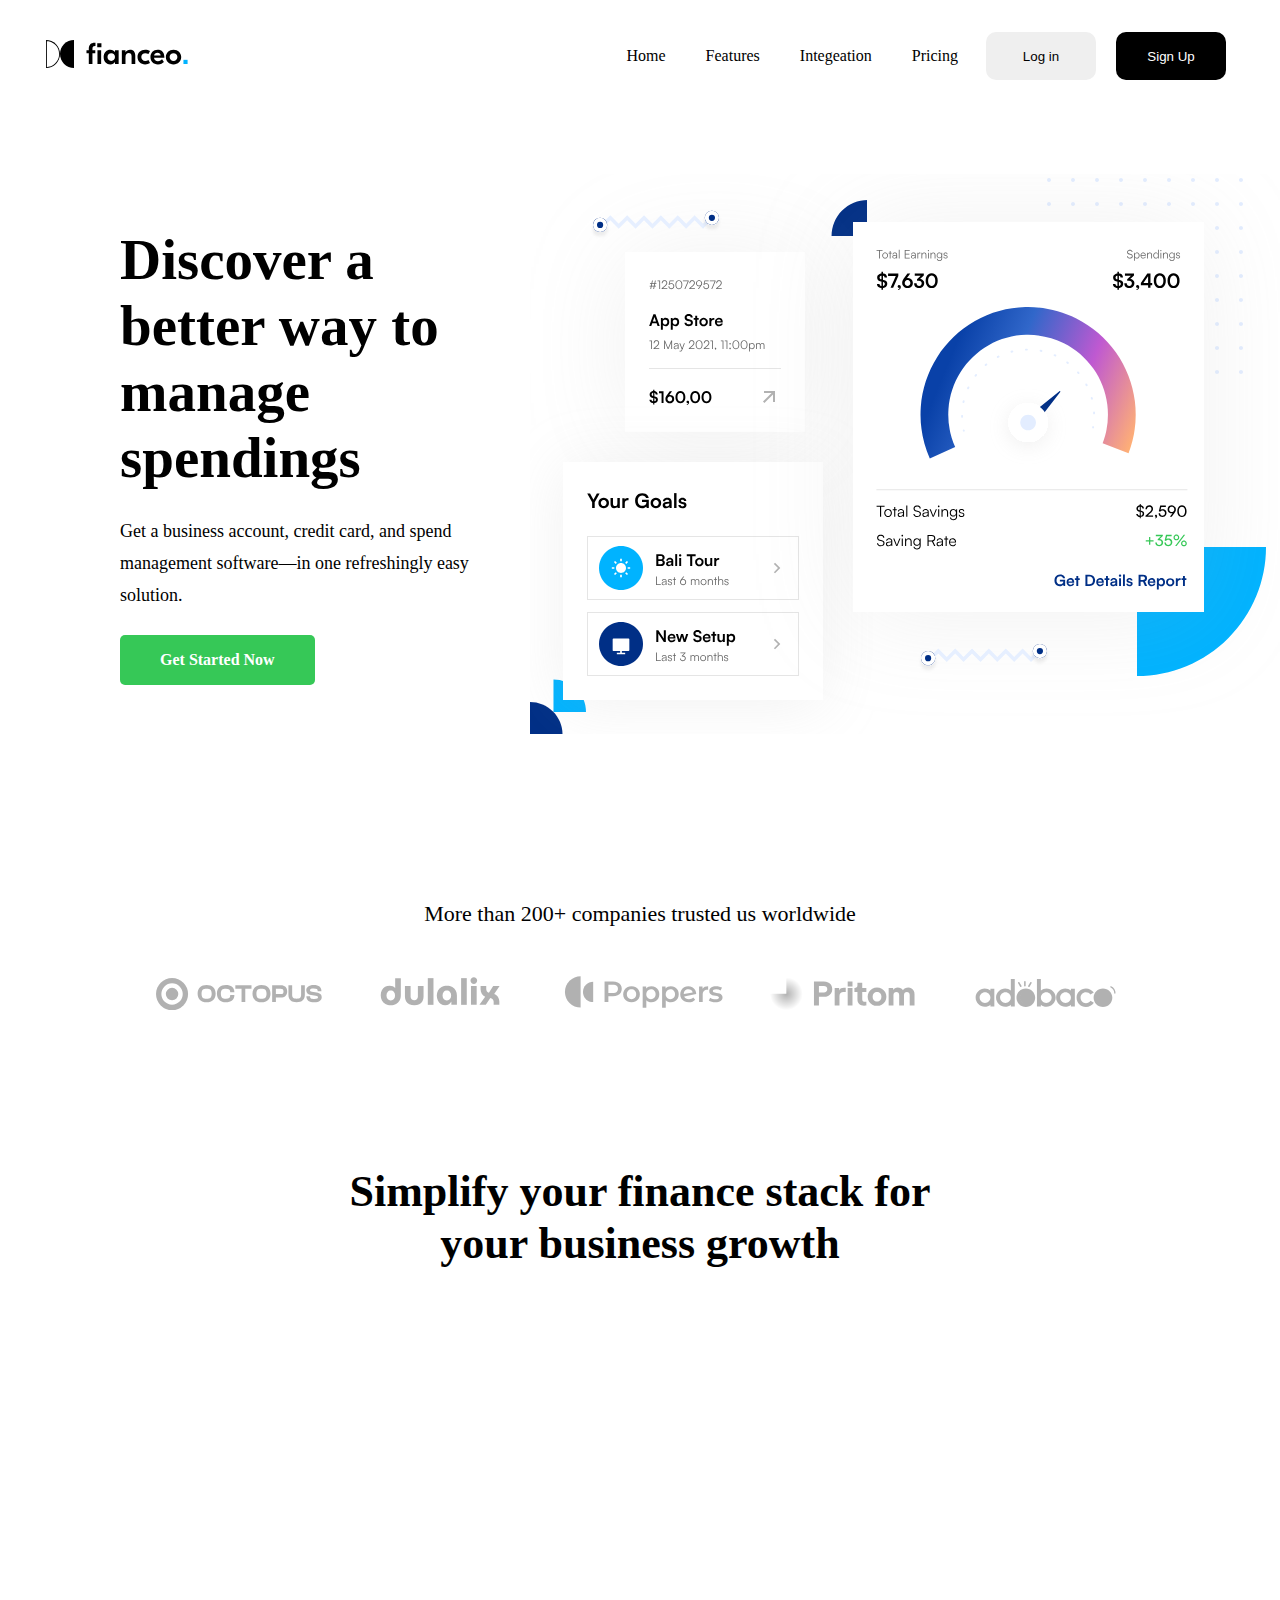
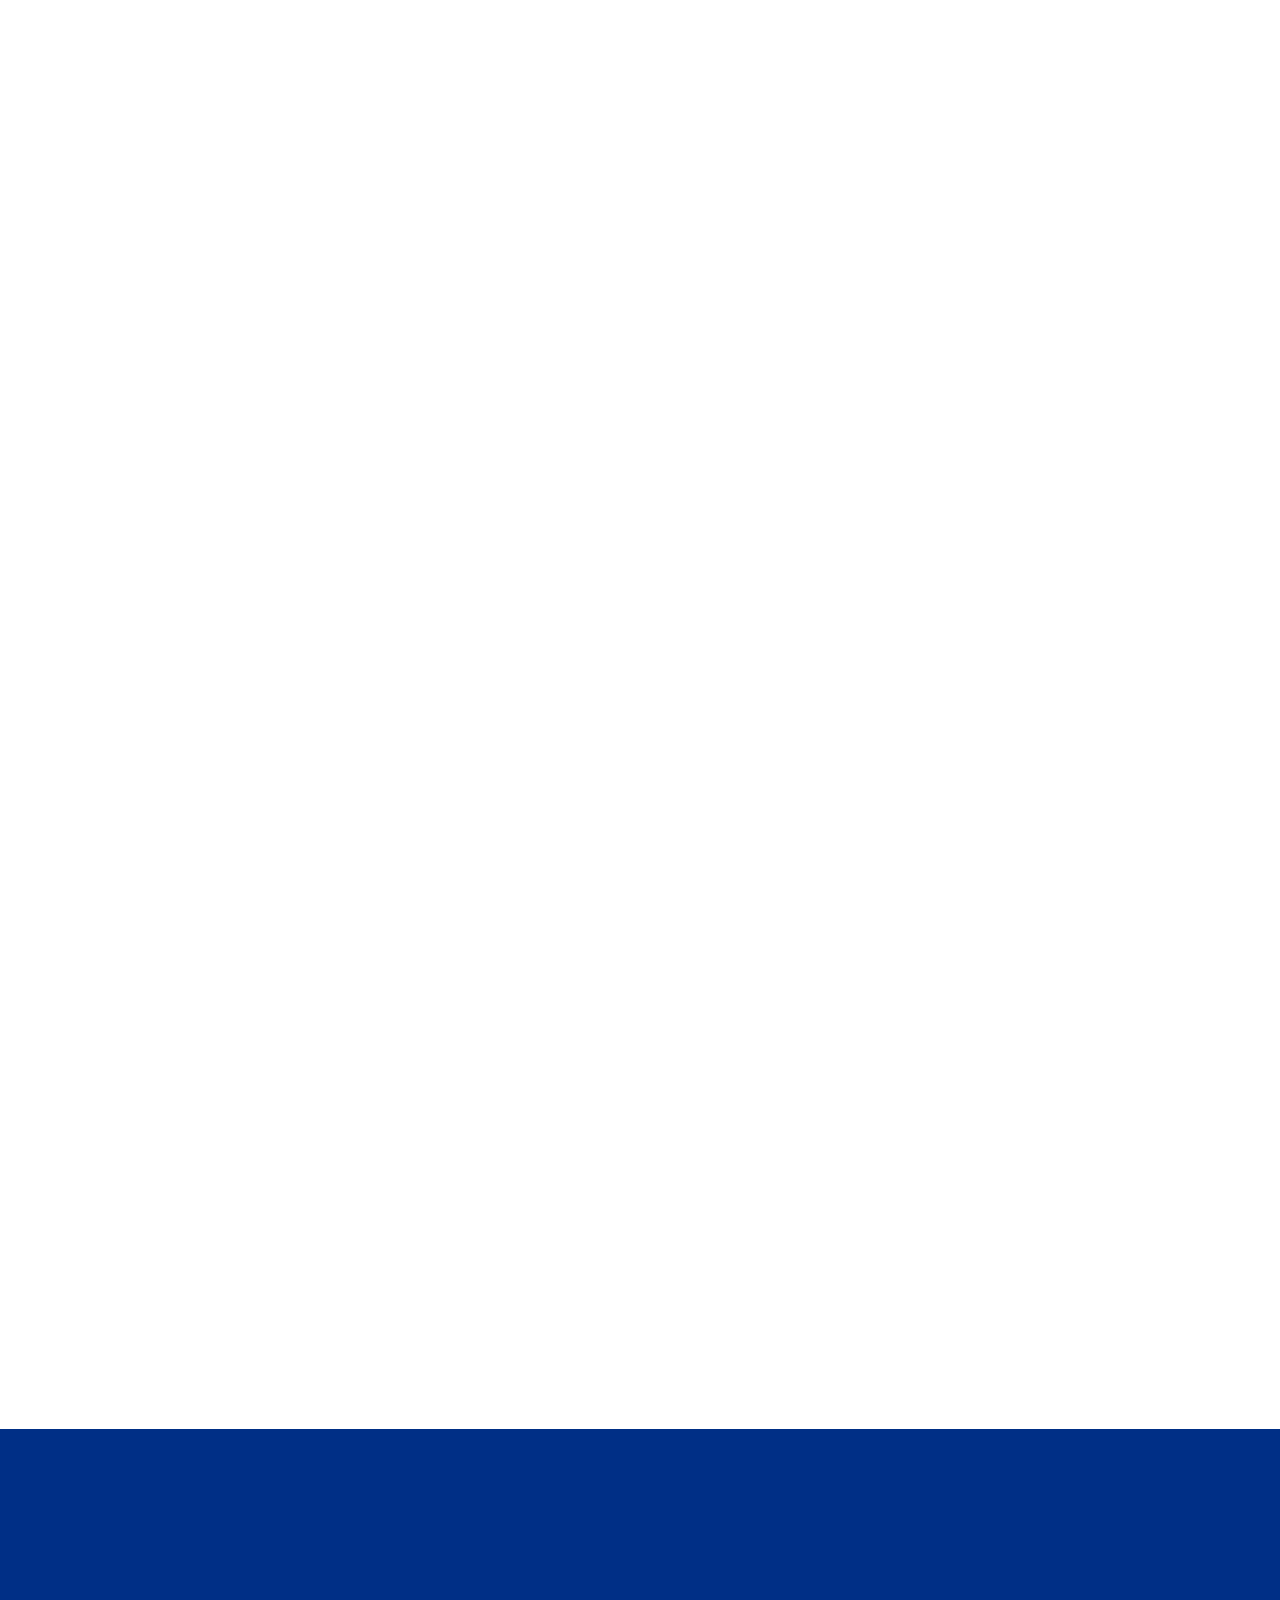
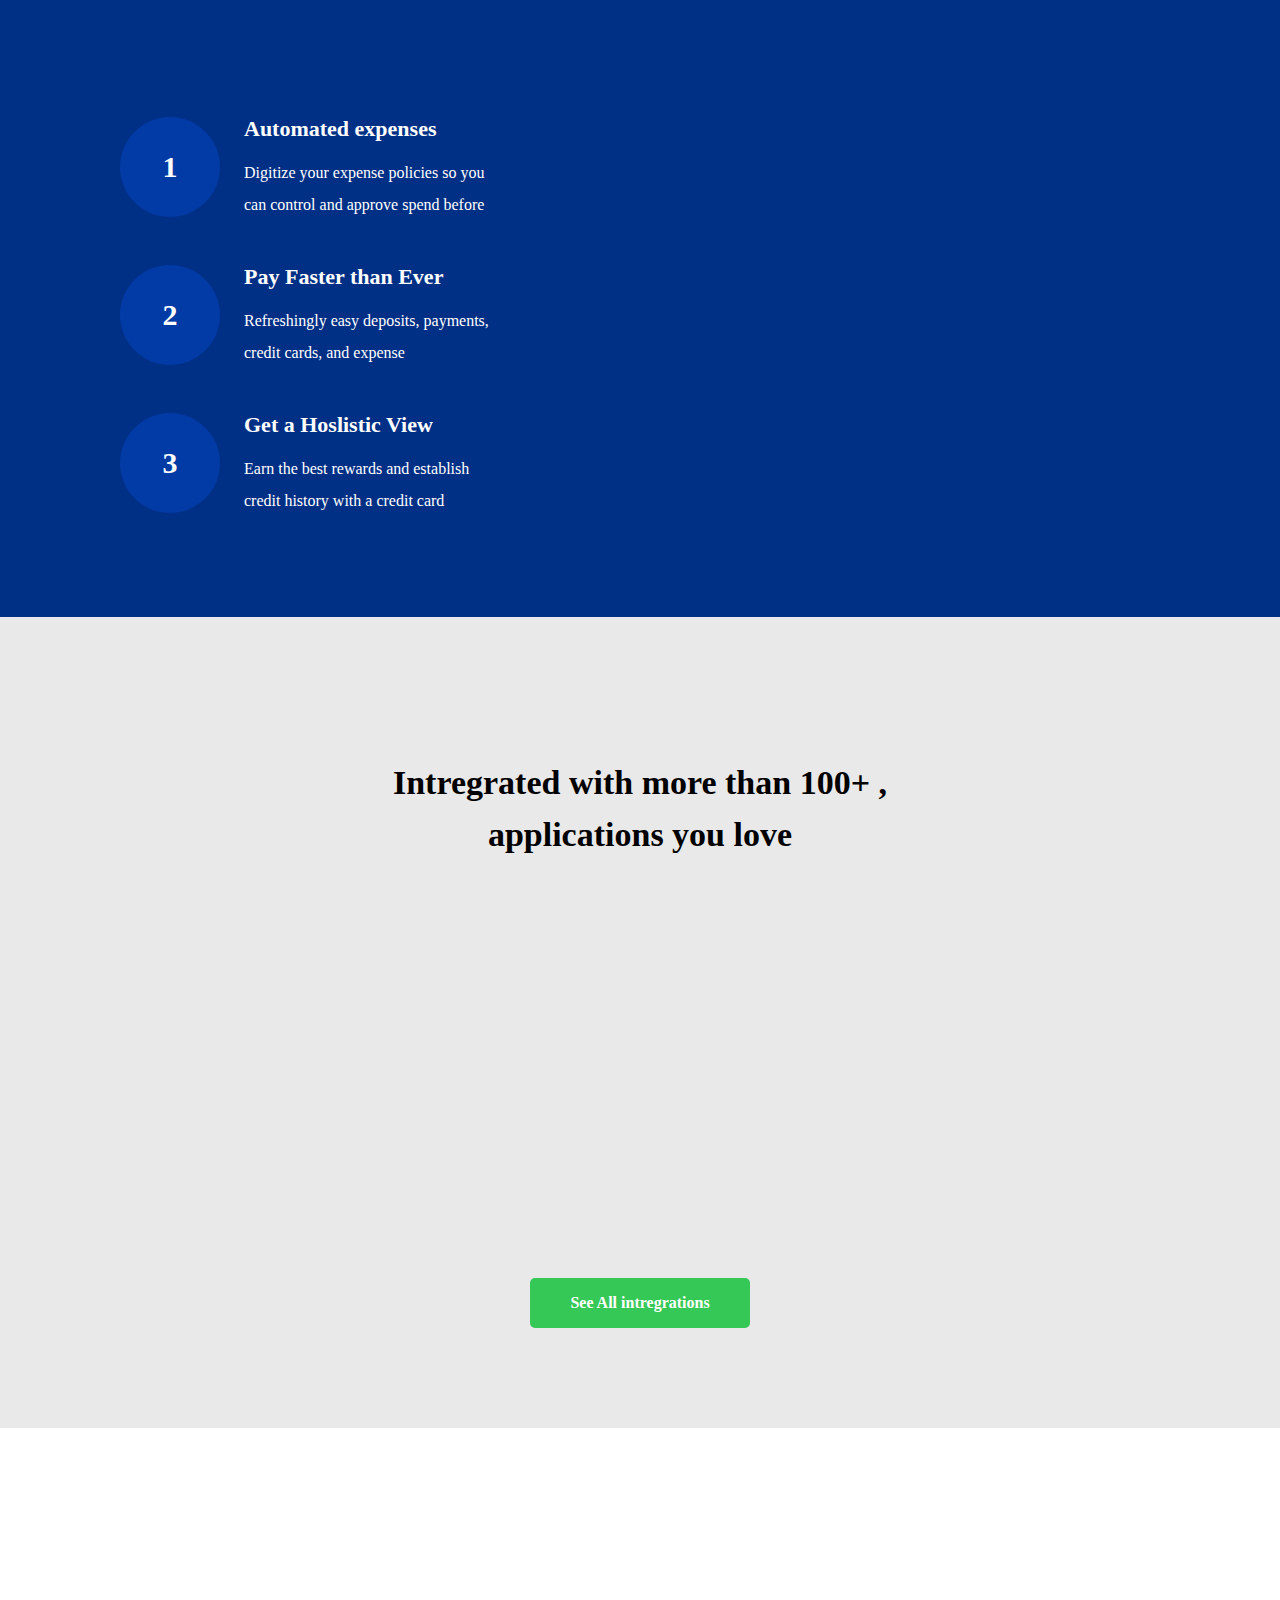
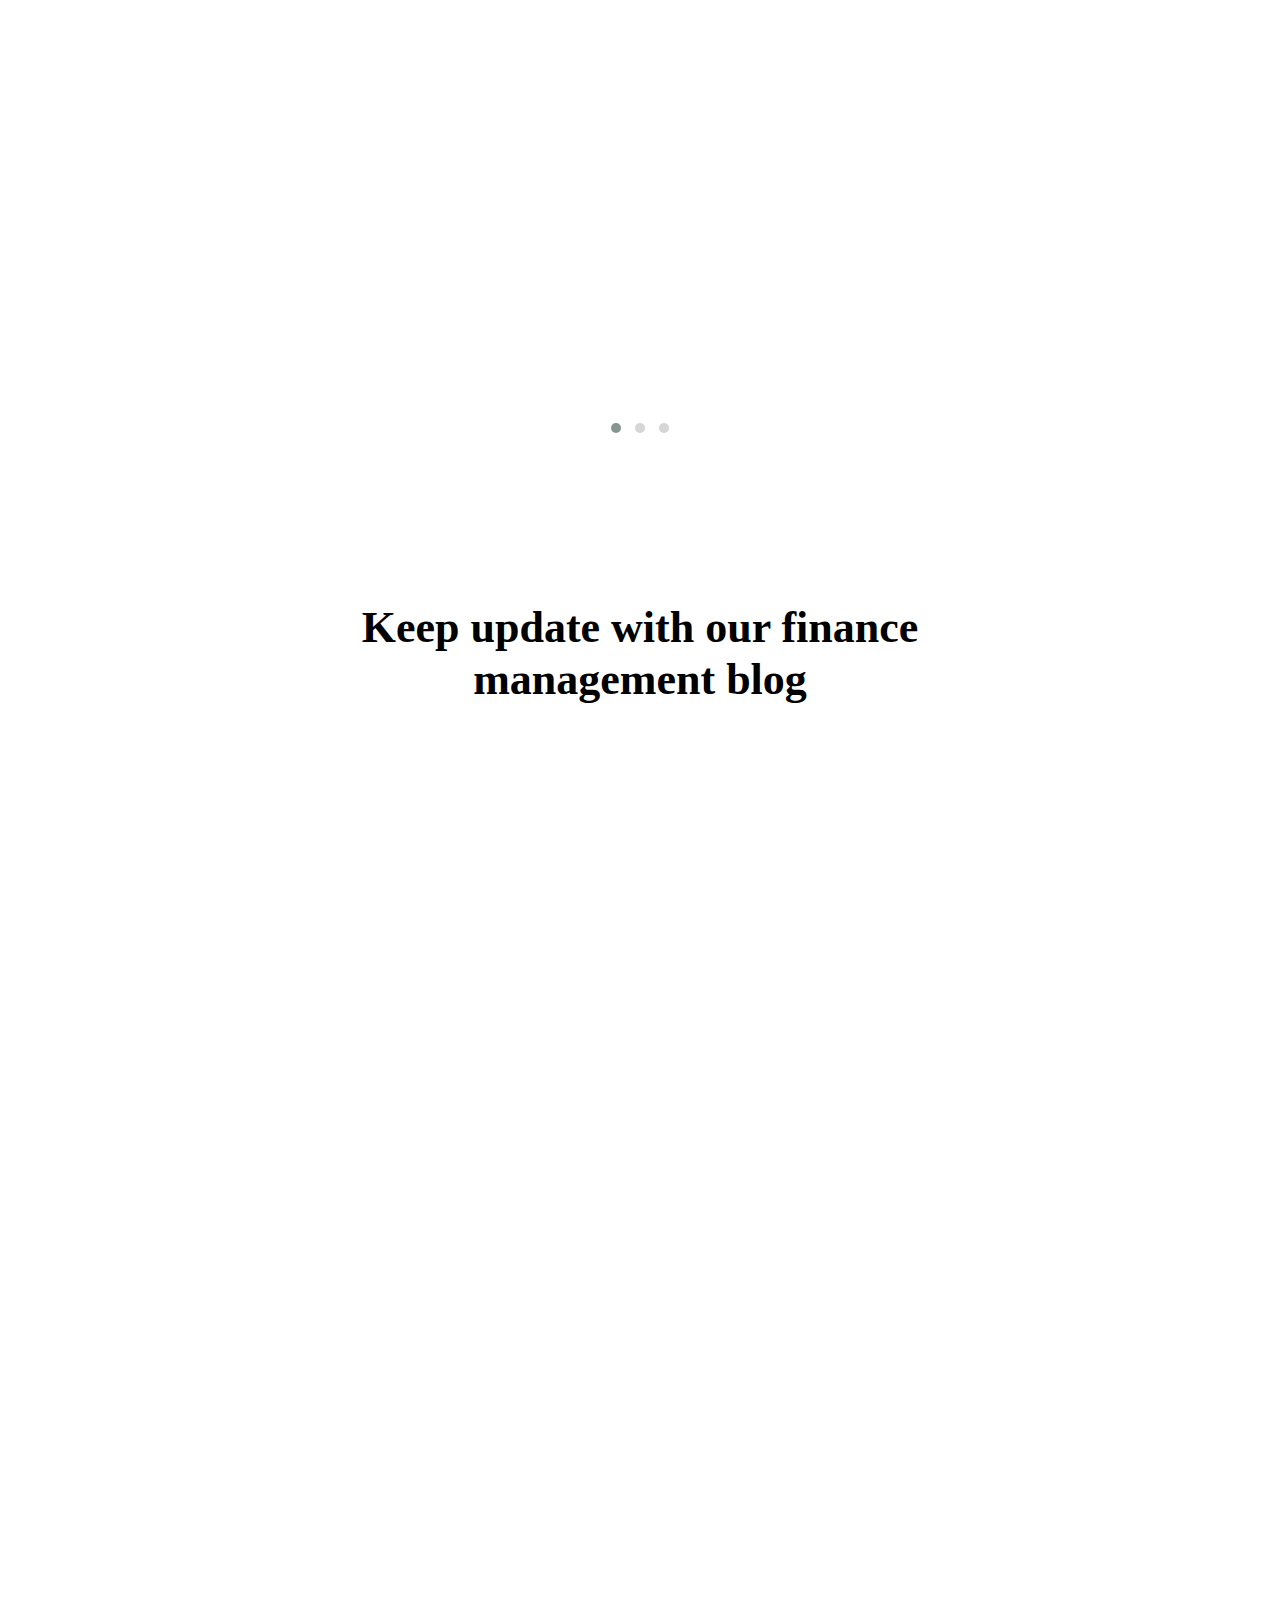
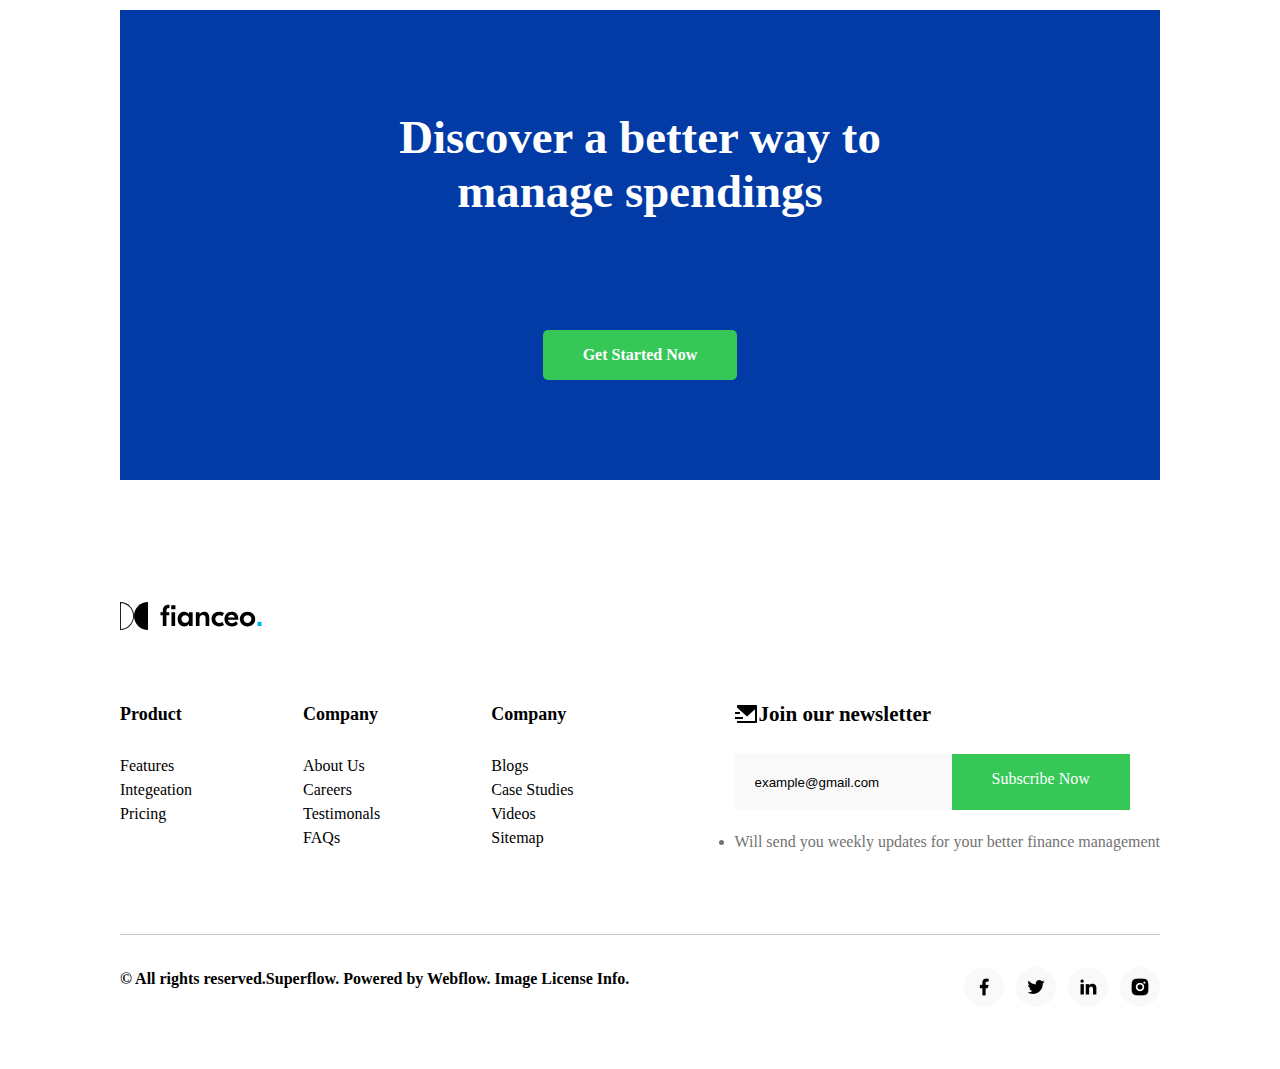
==== commit 1ea6899a: "Update" ====
--- a/index.html
+++ b/index.html
@@ -5,6 +5,11 @@
     <meta http-equiv="X-UA-Compatible" content="IE=edge">
     <meta name="viewport" content="width=device-width, initial-scale=1.0">
     <link rel="stylesheet" href="css/style.css">
+    <link rel="stylesheet" href="https://cdnjs.cloudflare.com/ajax/libs/OwlCarousel2/2.3.4/assets/owl.carousel.min.css"/>
+
+    <link rel="stylesheet" href="https://cdnjs.cloudflare.com/ajax/libs/OwlCarousel2/2.3.4/assets/owl.theme.default.min.css" />
+
+    <link rel="stylesheet" href="https://cdnjs.cloudflare.com/ajax/libs/font-awesome/6.1.1/css/all.min.css"/>
     <link href="https://unpkg.com/aos@2.3.1/dist/aos.css" rel="stylesheet">
     <title>Fianceo</title>
 </head>
@@ -69,7 +74,7 @@
         <div class="card-section">
             <div class="card" data-aos="fade-right"  data-aos-duration="1000">
                 <div class="card-top">
-                    <img src="image/business-growth-1.png" alt="">
+                    <img src="image/business-growth-1.svg" alt="">
                 </div>
                 <div class="card-bottom">
                     <h2>Automated expenses</h2>
@@ -78,7 +83,7 @@
             </div>
             <div class="card" data-aos="fade-up"  data-aos-duration="1000">
                 <div class="card-top">
-                    <img src="image/business-growth-2.png" alt="">
+                    <img src="image/business-growth-2.svg" alt="">
                 </div>
                 <div class="card-bottom">
                     <h2>Spending overview</h2>
@@ -87,7 +92,7 @@
             </div>
             <div class="card" data-aos="fade-left"  data-aos-duration="1000">
                 <div class="card-top">
-                    <img src="image/business-growth-3.png" alt="">
+                    <img src="image/business-growth-3.svg" alt="">
                 </div>
                 <div class="card-bottom">
                     <h2>Track and pay invoices</h2>
@@ -197,6 +202,28 @@
                 <h2>Kickstarted</h2>
             </div>
             <div class="card" data-aos="zoom-in-up" data-aos-duration="1000">
+                <img src="image/app-1.svg" alt="">
+                <h2>Slack</h2>
+            </div>
+            <div class="card" data-aos="zoom-in-up" data-aos-duration="1000">
+                <img src="image/app-2.svg" alt="">
+                <h2>Dropbox</h2>
+            </div>
+            <div class="card" data-aos="zoom-in-up" data-aos-duration="1000">
+                <img src="image/app-3.svg" alt="">
+                <h2>Zappier</h2>
+            </div>
+            <div class="card" data-aos="zoom-in-up" data-aos-duration="1000">
+                <img src="image/app-4.svg" alt="">
+                <h2>Mailchamp</h2>
+            </div>
+            <div class="card" data-aos="zoom-in-up" data-aos-duration="1000">
+                <img src="image/app-5.svg" alt="">
+                <h2>Kickstarted</h2>
+            </div>
+        </div>
+        <div class="application-card">
+            <div class="card" data-aos="zoom-in-up" data-aos-duration="1000">
                 <img src="image/app-6.svg" alt="">
                 <h2>Hubspot</h2>
             </div>
@@ -221,11 +248,55 @@
             <h3>See All intregrations</h3>
         </div>
     </section>
-    <section class="customers-review">
-        <h3>Love Form Customers</h3>
-        <div class="body">
+    <section class="customers-review owl-carousel owl-theme">
+        
+        <div class="body slide slide-1">
             <div class="image" data-aos="fade-up" data-aos-duration="1000">
                 <img src="image/customer.png" alt="">
+            </div>
+            <div class="details" data-aos="fade-down" data-aos-duration="1000">
+                <div class="rating">
+                    <img src="image/rating.png" alt="">
+                </div>
+                <div class="message">
+                    <h1>“Choosing it was a no-brainer. It’s easy to set up and the support experience is unparalleled. Highly recommended ”</h1>
+                </div>
+                <div class="bottom-box">
+                    <div class="customer-info">
+                        <h3>
+                            <b>Zuben Mathews, </b> <br>CEO  & Co-founder</h3>
+                    </div>
+                    <div class="company-logo">
+                        <img src="image/company-icon-5.svg" alt="">
+                    </div>
+                </div>
+            </div>
+        </div>
+        <div class="body slide slide-2">
+            <div class="image" data-aos="fade-up" data-aos-duration="1000">
+                <img src="image/customer-1.png" alt="">
+            </div>
+            <div class="details" data-aos="fade-down" data-aos-duration="1000">
+                <div class="rating">
+                    <img src="image/rating.png" alt="">
+                </div>
+                <div class="message">
+                    <h1>“Choosing it was a no-brainer. It’s easy to set up and the support experience is unparalleled. Highly recommended ”</h1>
+                </div>
+                <div class="bottom-box">
+                    <div class="customer-info">
+                        <h3>
+                            <b>Zuben Mathews, </b> <br>CEO  & Co-founder</h3>
+                    </div>
+                    <div class="company-logo">
+                        <img src="image/company-icon-5.svg" alt="">
+                    </div>
+                </div>
+            </div>
+        </div>
+        <div class="body slide slide-3">
+            <div class="image" data-aos="fade-up" data-aos-duration="1000">
+                <img src="image/customer-2.png" alt="">
             </div>
             <div class="details" data-aos="fade-down" data-aos-duration="1000">
                 <div class="rating">
@@ -374,5 +445,21 @@
         })
         
     </script>
+    <script src="https://cdnjs.cloudflare.com/ajax/libs/jquery/3.6.0/jquery.min.js"></script>
+
+    <script src="https://cdnjs.cloudflare.com/ajax/libs/OwlCarousel2/2.3.4/owl.carousel.min.js"></script>
+    <script>
+        $(document).ready(function(){
+            $(".owl-carousel").owlCarousel({
+                items:1,
+                loop:true,
+                docts:true,
+                autoplay:true,
+                autoplaySpeed:1000,
+                smartSpeed:2000,
+                autoplayHoverPause:true
+            });
+        });
+    </script>
 </body>
 </html>--- a/css/style.css
+++ b/css/style.css
@@ -3,6 +3,9 @@
     padding: 0;
     box-sizing: border-box;
     transition: 0.6s;
+}
+.owl-carousel .owl-stage {
+    transition-timing-function: linear !important;
 }
 body{
     overflow-x: hidden;
@@ -181,8 +184,8 @@
 }
 .business-growth .card-section .card .card-top{
     background-color: #EAE8E8;
-    padding: 25px 30px;
-    height: 200px;
+    /* padding: 25px 30px;
+    height: 200px; */
     display: flex;
     justify-content: center;
     align-items: center;
@@ -370,14 +373,24 @@
     margin-bottom: 65px;
 }
 .application .application-card{
-    display: grid;
-    grid: auto/auto auto auto auto auto;
+    display: flex;
     align-items: center;
     justify-items: center;
+    /* animation: slide 4s linear infinite; */
+}
+@keyframes slide {
+    0%{
+        transform: translateX(0);
+    }
+    100%{
+        transform: translateX(-1000px);
+    }
 }
 .application .application-card .card{
+    flex-shrink: 0;
     background-color: white;
-    width: 200px;
+    width: 20%;
+    margin: 0 25px;
     padding: 15px 0;
     margin-top: 15px;
     cursor: pointer;
@@ -436,6 +449,9 @@
     font-style: normal;
     font-weight: 700;
     font-size: 18px;
+}
+.customers-review .body .details img{
+    width: 50%;
 }
 .customers-review .body .bottom-box{
     display: flex;
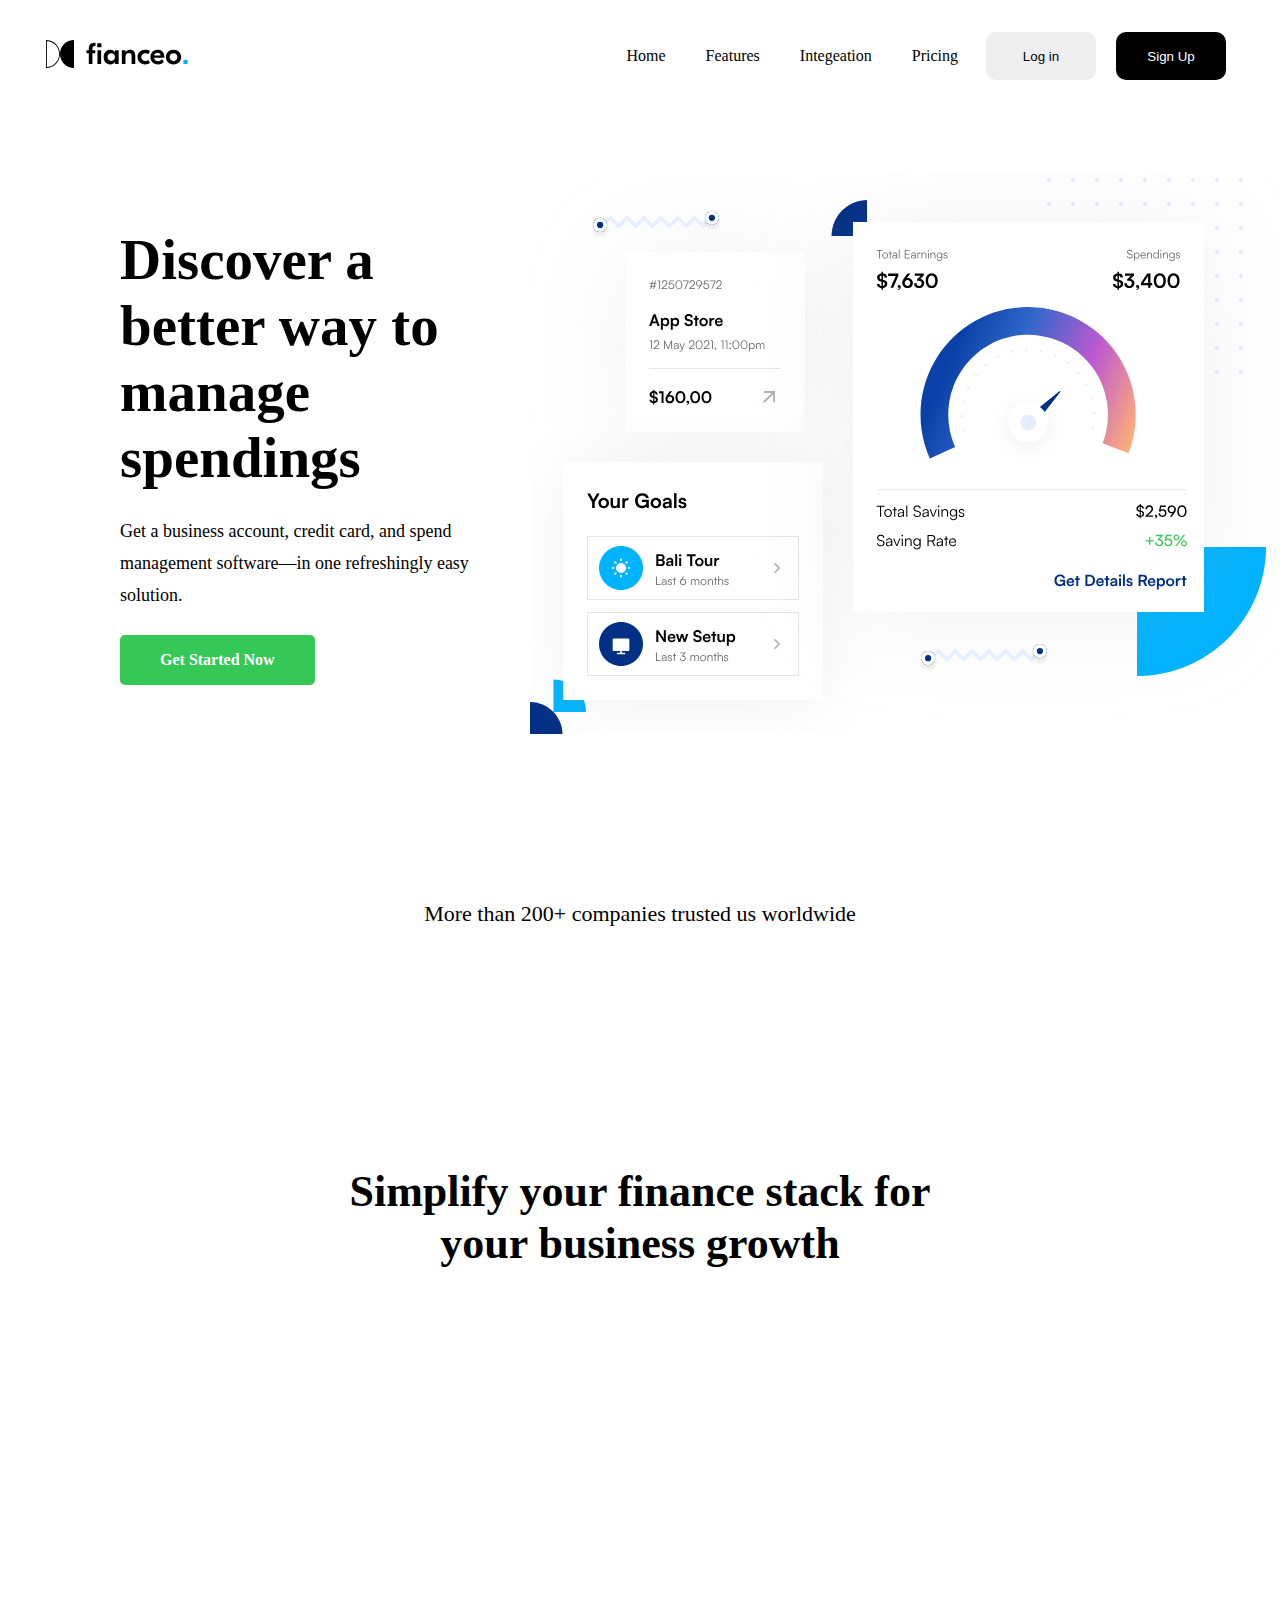
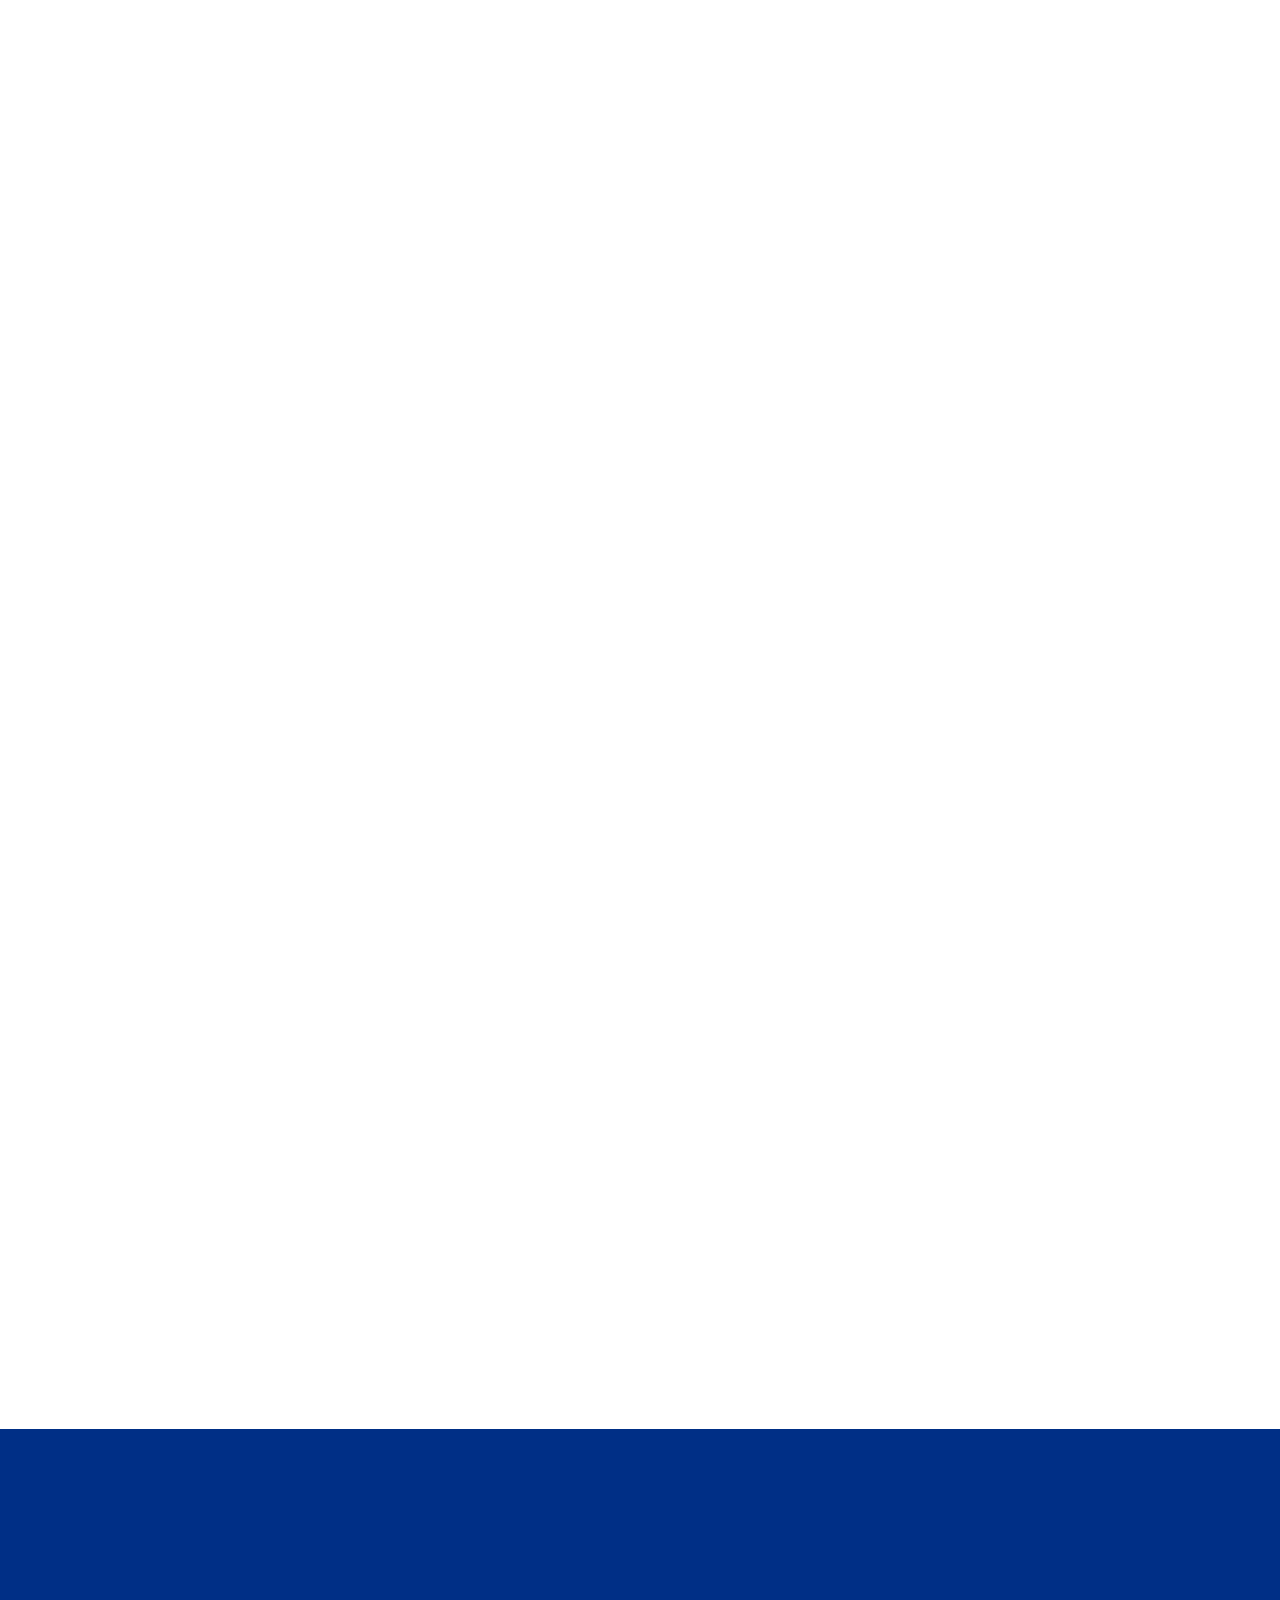
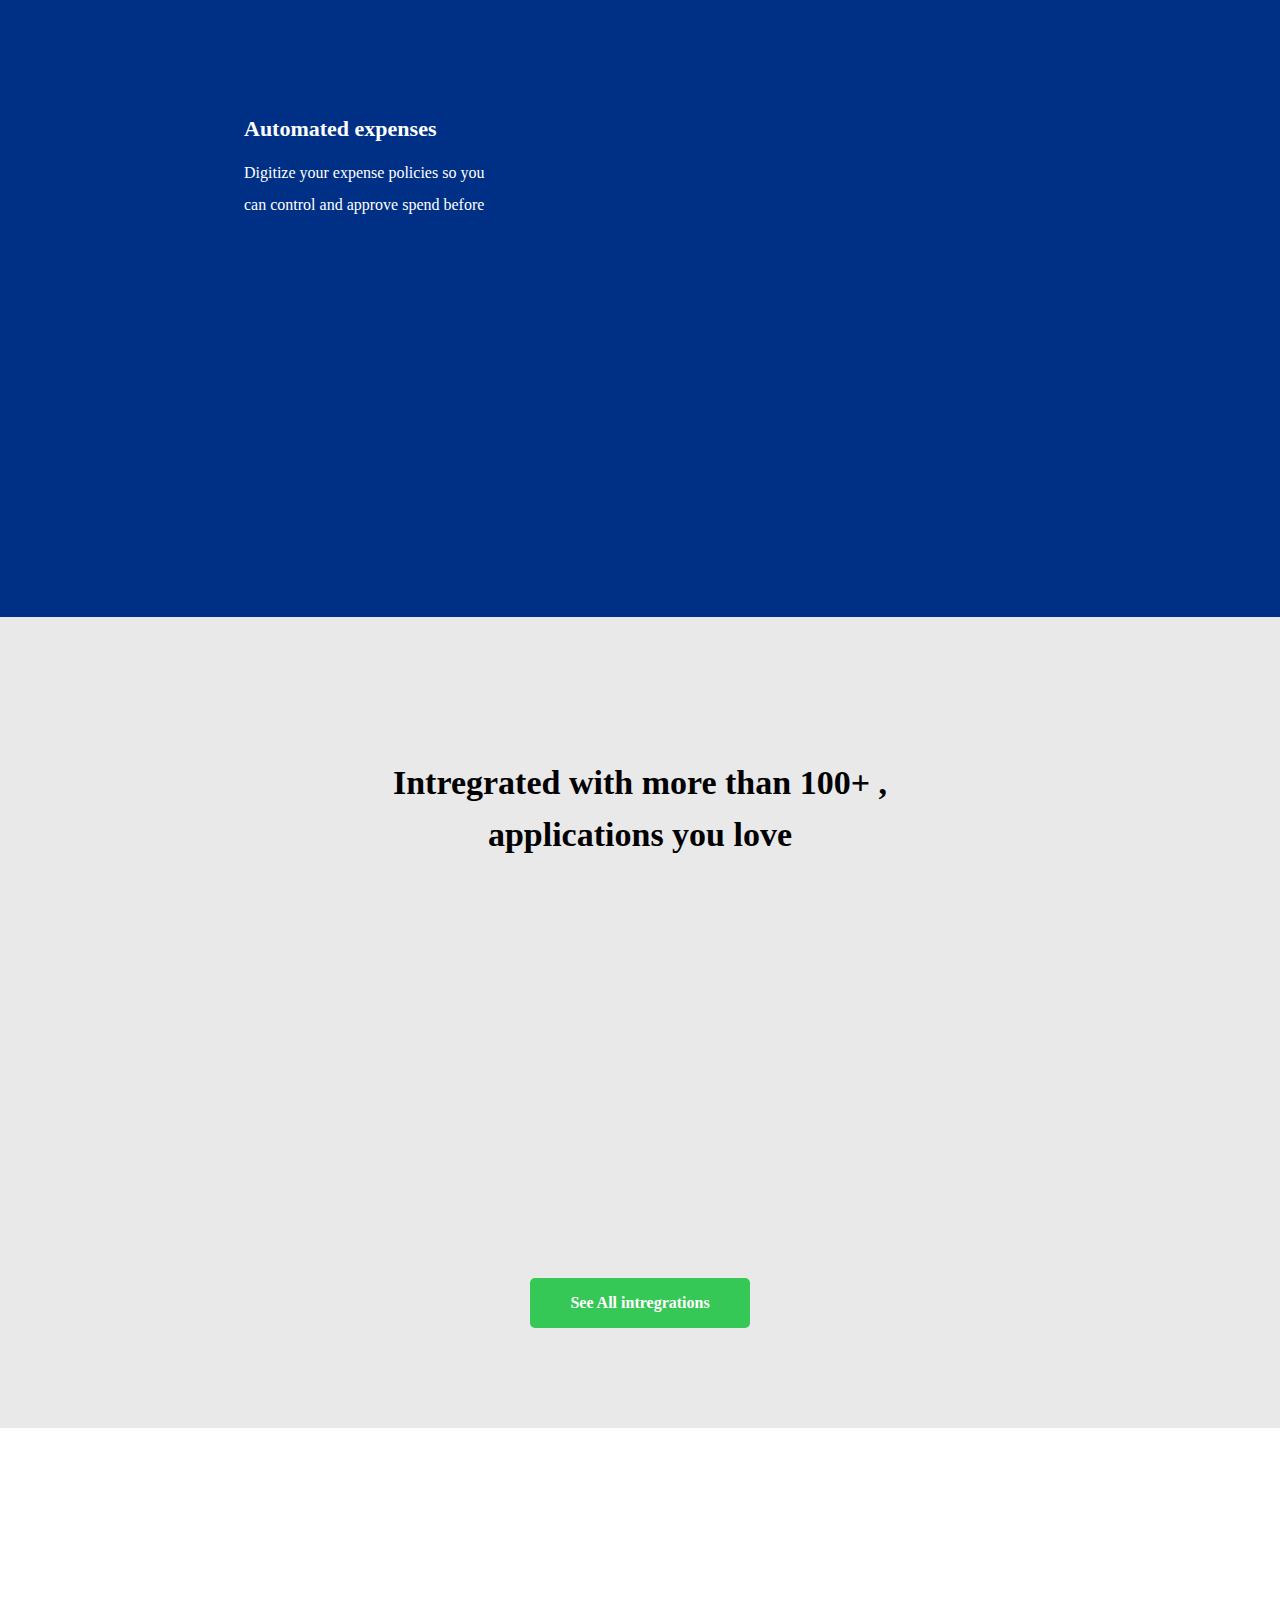
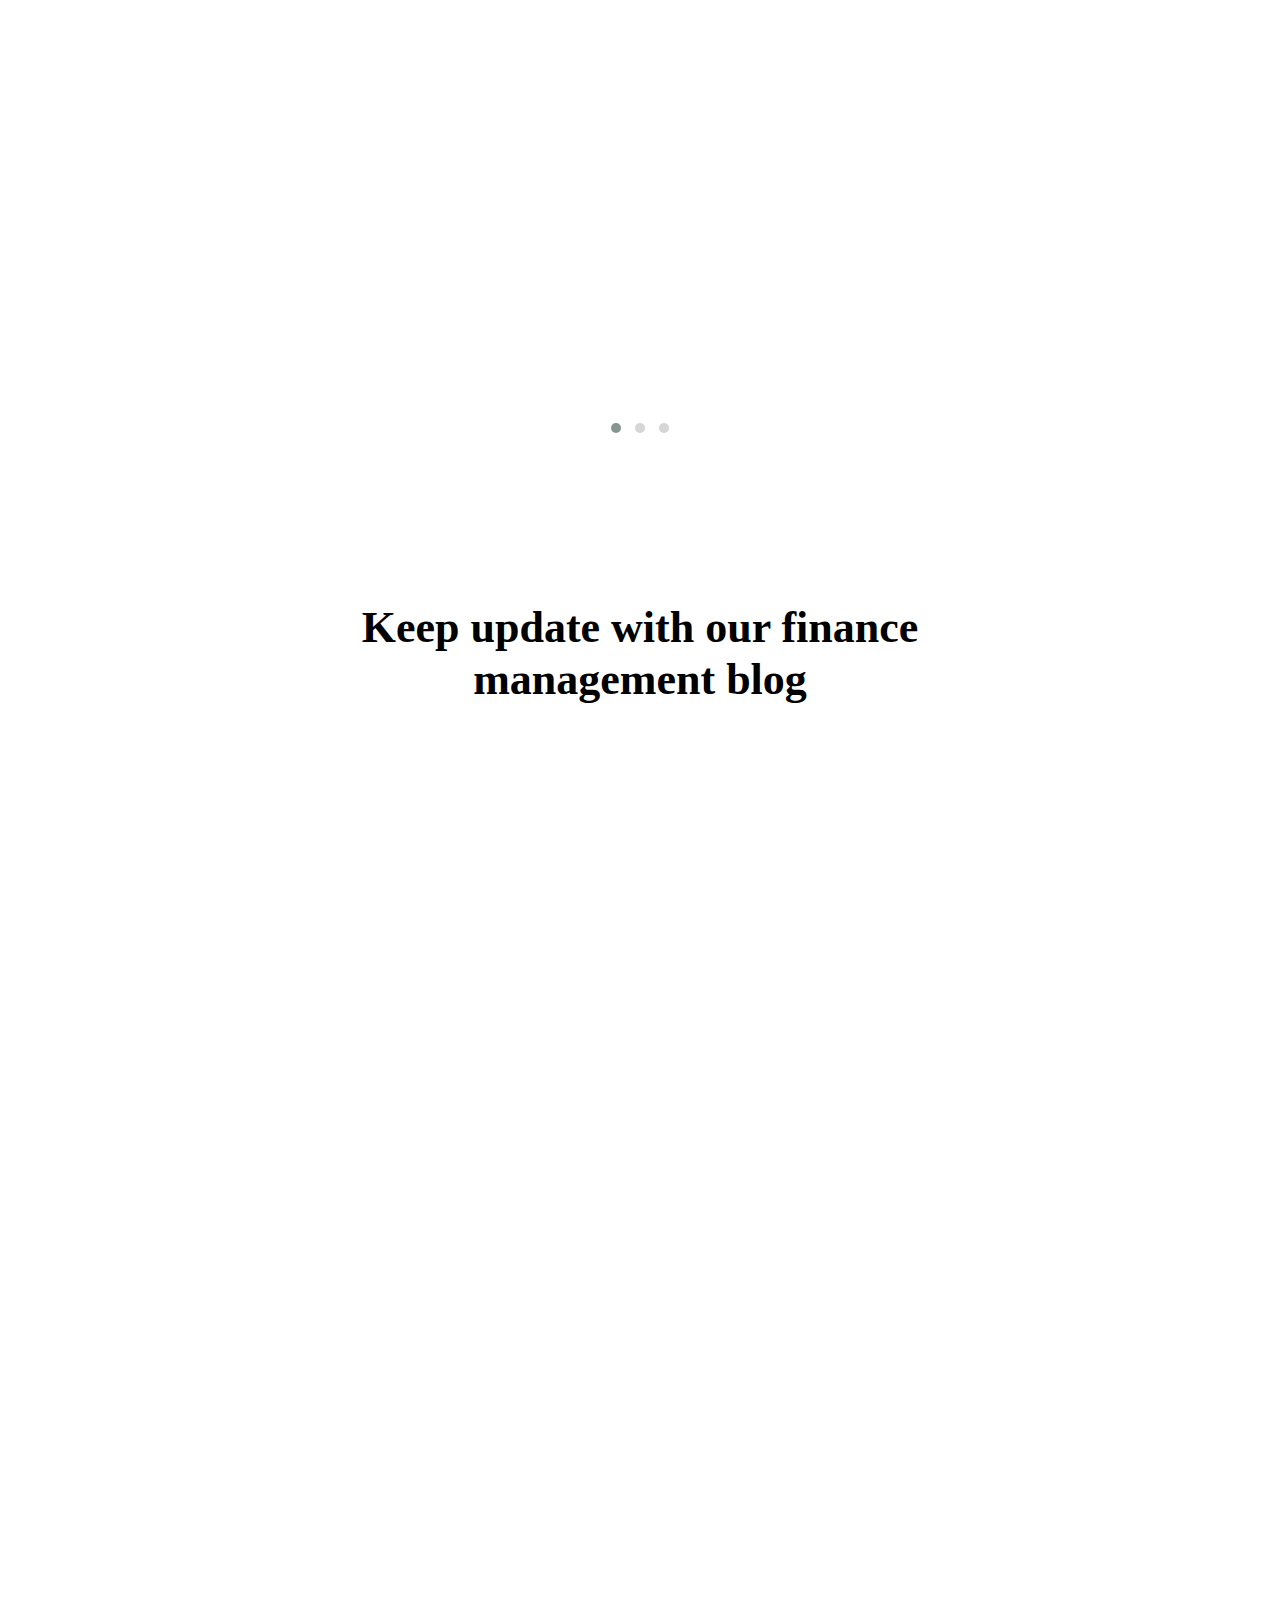
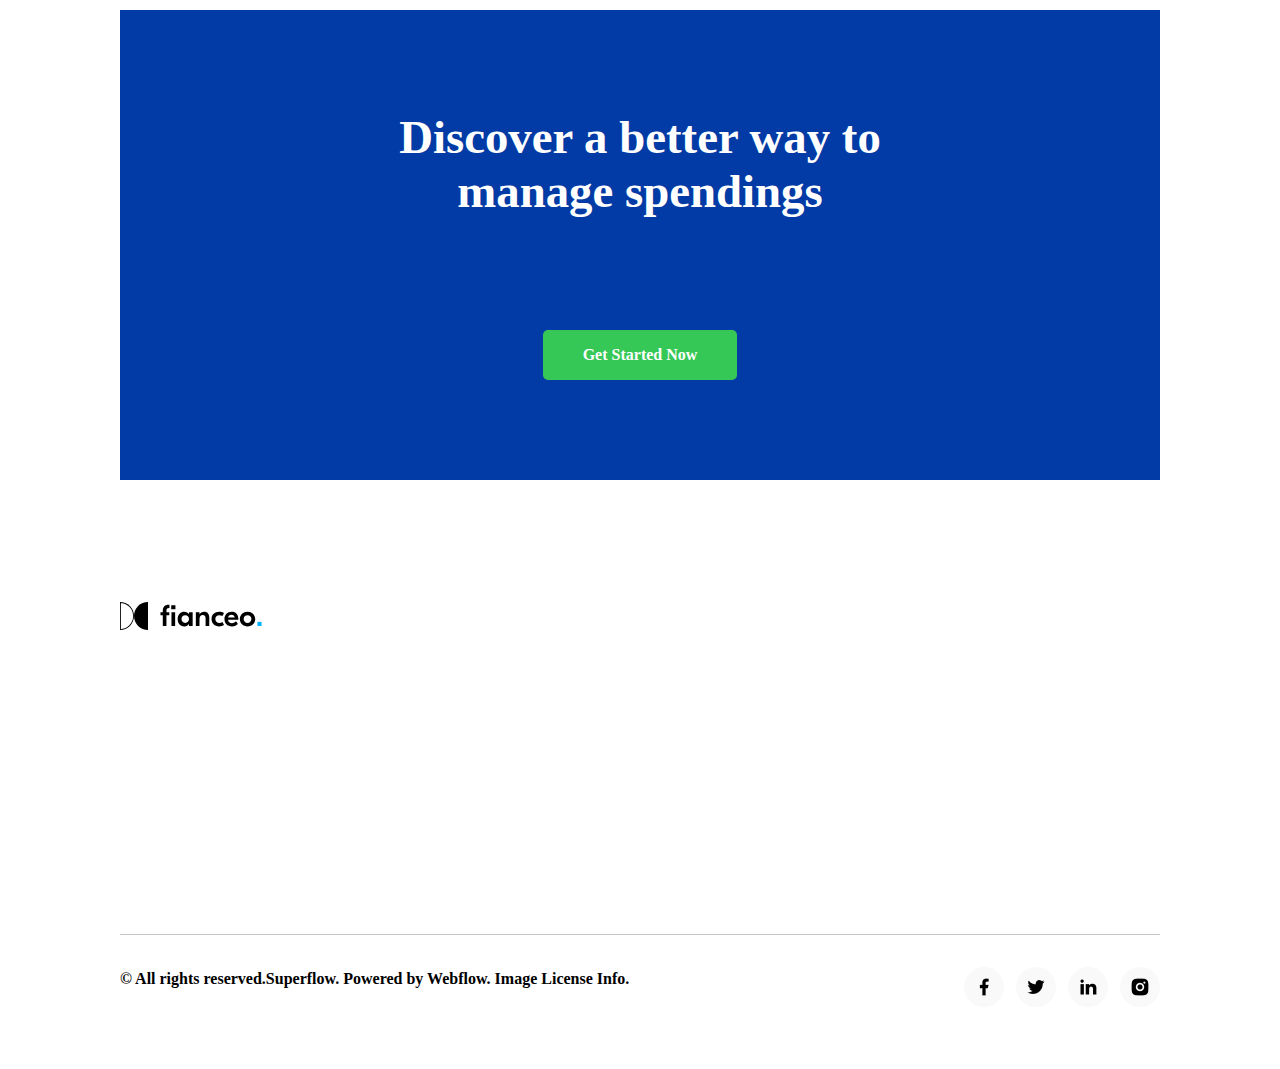
==== commit b96c4641: "Added Animation" ====
--- a/index.html
+++ b/index.html
@@ -62,11 +62,11 @@
     <section class="company-info">
         <h2>More than 200+ companies trusted us worldwide</h2>
         <div class="company-image">
-            <img src="image/company-icon-1.svg" alt="">
-            <img src="image/company-icon-2.svg" alt="">
-            <img src="image/company-icon-3.svg" alt="">
-            <img src="image/company-icon-4.svg" alt="">
-            <img src="image/company-icon-5.svg" alt="">
+            <img data-aos="fade-up" src="image/company-icon-1.svg" alt="">
+            <img data-aos="fade-up" src="image/company-icon-2.svg" alt="">
+            <img data-aos="fade-up" src="image/company-icon-3.svg" alt="">
+            <img data-aos="fade-up" src="image/company-icon-4.svg" alt="">
+            <img data-aos="fade-up" src="image/company-icon-5.svg" alt="">
         </div>
     </section>
     <section class="business-growth">
@@ -146,7 +146,7 @@
         <div class="content">
             <div class="left-point">
                 <div class="single-point"> 
-                    <div class="number-box">
+                    <div class="number-box" data-aos="fade-right">
                         <h1>1</h1>
                     </div>
                     <div class="point-info">
@@ -154,7 +154,7 @@
                         <p>Digitize your expense policies so you can control and approve spend before</p>
                     </div>
                 </div>
-                <div class="single-point">
+                <div class="single-point" data-aos="fade-right">
                     <div class="number-box">
                         <h1>2</h1>
                     </div>
@@ -163,7 +163,7 @@
                         <p>Refreshingly easy deposits, payments, credit cards, and expense </p>
                     </div>
                 </div>
-                <div class="single-point">
+                <div class="single-point" data-aos="fade-right">
                     <div class="number-box">
                         <h1>3</h1>
                     </div>
@@ -181,26 +181,6 @@
     <section class="application">
         <h1>Intregrated with more than 100+ ,<br> applications you love</h1>
         <div class="application-card">
-            <div class="card" data-aos="zoom-in-up" data-aos-duration="1000">
-                <img src="image/app-1.svg" alt="">
-                <h2>Slack</h2>
-            </div>
-            <div class="card" data-aos="zoom-in-up" data-aos-duration="1000">
-                <img src="image/app-2.svg" alt="">
-                <h2>Dropbox</h2>
-            </div>
-            <div class="card" data-aos="zoom-in-up" data-aos-duration="1000">
-                <img src="image/app-3.svg" alt="">
-                <h2>Zappier</h2>
-            </div>
-            <div class="card" data-aos="zoom-in-up" data-aos-duration="1000">
-                <img src="image/app-4.svg" alt="">
-                <h2>Mailchamp</h2>
-            </div>
-            <div class="card" data-aos="zoom-in-up" data-aos-duration="1000">
-                <img src="image/app-5.svg" alt="">
-                <h2>Kickstarted</h2>
-            </div>
             <div class="card" data-aos="zoom-in-up" data-aos-duration="1000">
                 <img src="image/app-1.svg" alt="">
                 <h2>Slack</h2>
@@ -386,7 +366,7 @@
     <footer>
         <img src="image/fianceo-logo.svg" alt="">
         <div class="footer-section">
-            <div class="product">
+            <div class="product" data-aos="fade-right" data-aos-duration="1000">
                 <h3>Product</h3>
                 <ul>
                     <li>Features</li>
@@ -394,7 +374,7 @@
                     <li>Pricing</li>
                 </ul>
             </div>
-            <div class="company">
+            <div class="company" data-aos="fade-right" data-aos-duration="1000">
                 <h3>Company</h3>
                 <ul>
                     <li>About Us</li>
@@ -403,7 +383,7 @@
                     <li>FAQs</li>
                 </ul>
             </div>
-            <div class="resources">
+            <div class="resources" data-aos="fade-right" data-aos-duration="1000">
                 <h3>Company</h3>
                 <ul>
                     <li>Blogs</li>
@@ -412,7 +392,7 @@
                     <li>Sitemap</li>
                 </ul>
             </div>
-            <div class="subscribe-box">
+            <div class="subscribe-box" data-aos="fade-left" data-aos-duration="1000">
                 <div class="heading">
                     <img src="image/email.svg" alt="">
                     <h3>Join our newsletter</h3>
--- a/css/style.css
+++ b/css/style.css
@@ -373,7 +373,8 @@
     margin-bottom: 65px;
 }
 .application .application-card{
-    display: flex;
+    display: grid;
+    grid: auto/auto auto auto auto auto;
     align-items: center;
     justify-items: center;
     /* animation: slide 4s linear infinite; */
@@ -383,14 +384,12 @@
         transform: translateX(0);
     }
     100%{
-        transform: translateX(-1000px);
+        transform: translateX(-100vw);
     }
 }
 .application .application-card .card{
-    flex-shrink: 0;
     background-color: white;
-    width: 20%;
-    margin: 0 25px;
+    width: 200px;
     padding: 15px 0;
     margin-top: 15px;
     cursor: pointer;
@@ -1114,6 +1113,12 @@
     footer .footer-section .subscribe-box {
         margin-top: 35px;
     }
+    footer .bottom{
+        display: block;
+    }
+    footer .bottom img{
+        margin: 0 auto;
+    }
 }
 /* @media only screen and (max-width: 768px) {
     header{
